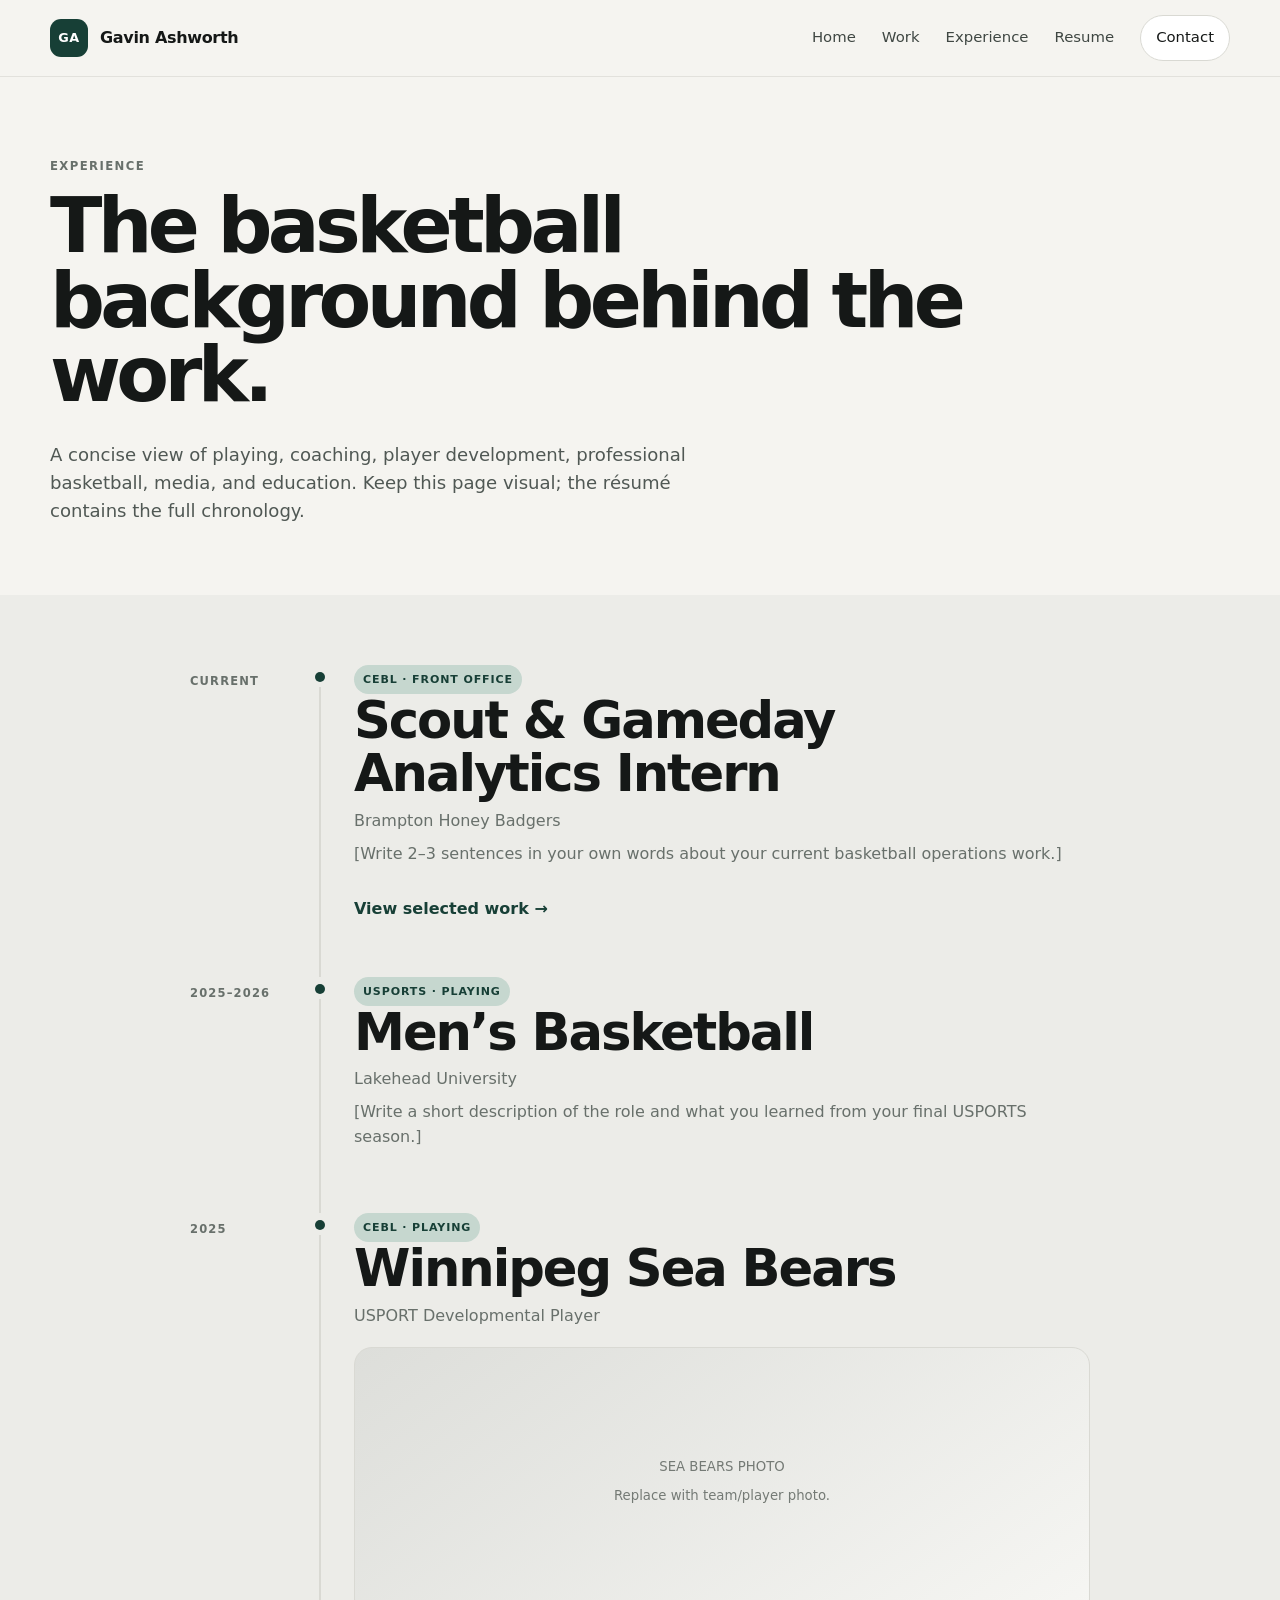
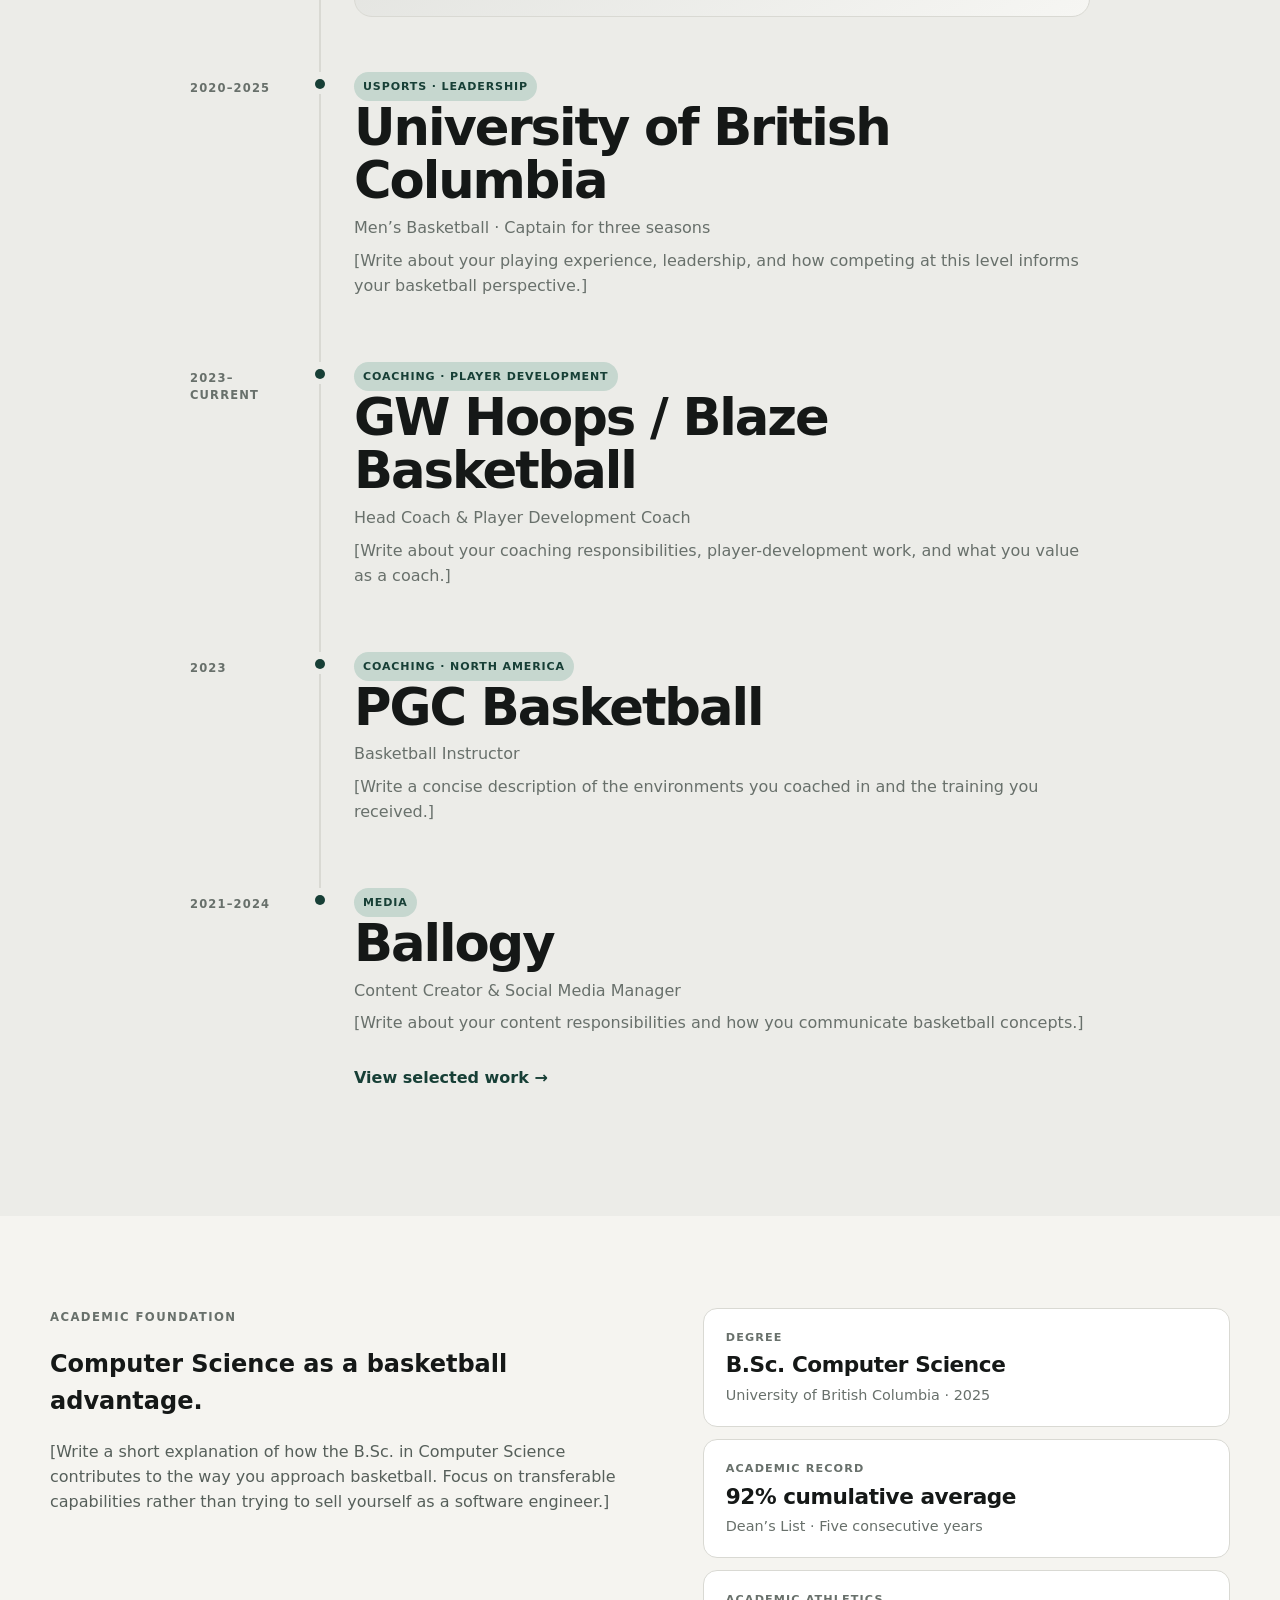
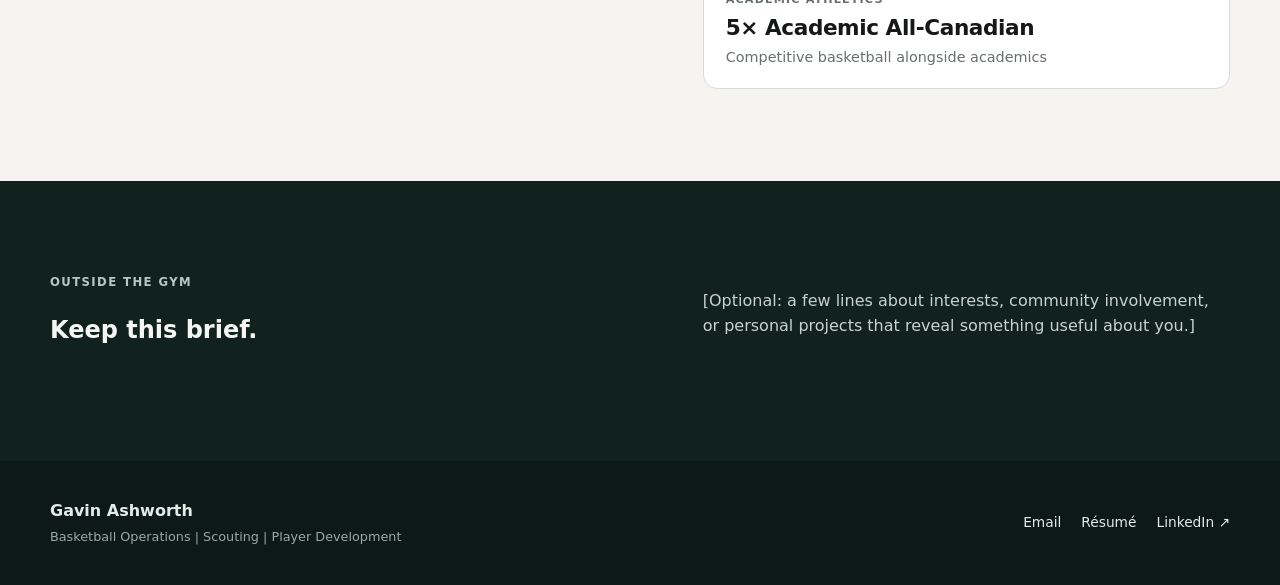
==== experience.html @ 719da950 "Wireframe" ====
<!doctype html>
<html lang="en">
<head><meta charset="utf-8"><meta name="viewport" content="width=device-width, initial-scale=1"><meta name="description" content="Basketball experience of Gavin Ashworth."><title>Experience — Gavin Ashworth</title><link rel="stylesheet" href="css/styles.css"></head>
<body>
<header class="site-header"><div class="container nav-wrap"><a class="brand" href="index.html"><span class="brand-mark">GA</span><span class="brand-text">Gavin Ashworth</span></a><nav class="nav" aria-label="Primary navigation"><a href="index.html">Home</a><a href="work.html">Work</a><a href="experience.html" aria-current="page">Experience</a><a href="resume.html">Resume</a><a class="nav-cta" href="mailto:gavinashworth315@gmail.com">Contact</a></nav><button class="menu-toggle" aria-label="Open navigation" aria-expanded="false">Menu</button></div></header>
<main>
<section class="page-hero container"><p class="eyebrow">Experience</p><h1>The basketball background behind the work.</h1><p class="lead">A concise view of playing, coaching, player development, professional basketball, media, and education. Keep this page visual; the résumé contains the full chronology.</p></section>

<section class="timeline-section section-light"><div class="container"><div class="timeline">
  <article class="timeline-item"><div class="timeline-year">CURRENT</div><div class="timeline-line"></div><div class="timeline-body"><span class="tag">CEBL · Front office</span><h2>Scout &amp; Gameday Analytics Intern</h2><p>Brampton Honey Badgers</p><p class="placeholder-copy">[Write 2–3 sentences in your own words about your current basketball operations work.]</p><a class="text-link" href="work.html#target-time">View selected work →</a></div></article>
  <article class="timeline-item"><div class="timeline-year">2025–2026</div><div class="timeline-line"></div><div class="timeline-body"><span class="tag">USPORTS · Playing</span><h2>Men’s Basketball</h2><p>Lakehead University</p><p class="placeholder-copy">[Write a short description of the role and what you learned from your final USPORTS season.]</p></div></article>
  <article class="timeline-item"><div class="timeline-year">2025</div><div class="timeline-line"></div><div class="timeline-body"><span class="tag">CEBL · Playing</span><h2>Winnipeg Sea Bears</h2><p>USPORT Developmental Player</p><div class="media-placeholder medium"><div class="placeholder-inner"><span>SEA BEARS PHOTO</span><span>Replace with team/player photo.</span></div></div></div></article>
  <article class="timeline-item"><div class="timeline-year">2020–2025</div><div class="timeline-line"></div><div class="timeline-body"><span class="tag">USPORTS · Leadership</span><h2>University of British Columbia</h2><p>Men’s Basketball · Captain for three seasons</p><p class="placeholder-copy">[Write about your playing experience, leadership, and how competing at this level informs your basketball perspective.]</p></div></article>
  <article class="timeline-item"><div class="timeline-year">2023–CURRENT</div><div class="timeline-line"></div><div class="timeline-body"><span class="tag">Coaching · Player development</span><h2>GW Hoops / Blaze Basketball</h2><p>Head Coach &amp; Player Development Coach</p><p class="placeholder-copy">[Write about your coaching responsibilities, player-development work, and what you value as a coach.]</p></div></article>
  <article class="timeline-item"><div class="timeline-year">2023</div><div class="timeline-line"></div><div class="timeline-body"><span class="tag">Coaching · North America</span><h2>PGC Basketball</h2><p>Basketball Instructor</p><p class="placeholder-copy">[Write a concise description of the environments you coached in and the training you received.]</p></div></article>
  <article class="timeline-item"><div class="timeline-year">2021–2024</div><div class="timeline-line"></div><div class="timeline-body"><span class="tag">Media</span><h2>Ballogy</h2><p>Content Creator &amp; Social Media Manager</p><p class="placeholder-copy">[Write about your content responsibilities and how you communicate basketball concepts.]</p><a class="text-link" href="work.html#ballogy">View selected work →</a></div></article>
</div></div></section>

<section class="section"><div class="container two-col"><div><p class="eyebrow">Academic foundation</p><h2>Computer Science as a basketball advantage.</h2><p class="placeholder-copy">[Write a short explanation of how the B.Sc. in Computer Science contributes to the way you approach basketball. Focus on transferable capabilities rather than trying to sell yourself as a software engineer.]</p></div><div class="stat-stack"><div class="stat-card"><span class="stat-label">Degree</span><strong>B.Sc. Computer Science</strong><span>University of British Columbia · 2025</span></div><div class="stat-card"><span class="stat-label">Academic record</span><strong>92% cumulative average</strong><span>Dean’s List · Five consecutive years</span></div><div class="stat-card"><span class="stat-label">Academic athletics</span><strong>5× Academic All-Canadian</strong><span>Competitive basketball alongside academics</span></div></div></div></section>

<section class="section section-dark"><div class="container two-col"><div><p class="eyebrow eyebrow-light">Outside the gym</p><h2>Keep this brief.</h2></div><div><p class="placeholder-copy placeholder-dark">[Optional: a few lines about interests, community involvement, or personal projects that reveal something useful about you.]</p></div></div></section>
</main>
<footer class="site-footer"><div class="container footer-wrap"><div><strong>Gavin Ashworth</strong><span>Basketball Operations | Scouting | Player Development</span></div><div class="footer-links"><a href="mailto:gavinashworth315@gmail.com">Email</a><a href="resume.html">Résumé</a><a href="https://www.linkedin.com/" target="_blank" rel="noreferrer">LinkedIn ↗</a></div></div></footer><script src="js/site.js"></script></body></html>
---- css/styles.css ----
:root {
    --bg: #f5f4f0;
    --surface: #fff;
    --surface-2: #ecece8;
    --ink: #151817;
    --muted: #68706b;
    --line: #d9d9d3;
    --accent: #173f36;
    --accent-2: #c6d7cf;
    --dark: #11211d;
    --dark-2: #1a2e29;
    --max: 1180px;
    --radius: 16px;
    --shadow: 0 18px 45px rgba(15, 24, 20, 0.08);
}

* {
    box-sizing: border-box;
}

html {
    scroll-behavior: smooth;
}

body {
    margin: 0;
    background: var(--bg);
    color: var(--ink);
    font-family: Inter, ui-sans-serif, system-ui, -apple-system, BlinkMacSystemFont,
        "Segoe UI", sans-serif;
    line-height: 1.55;
}

a {
    color: inherit;
    text-decoration: none;
}

img,
video {
    max-width: 100%;
    display: block;
}

.container {
    width: min(var(--max), calc(100% - 48px));
    margin: 0 auto;
}

.site-header {
    position: sticky;
    top: 0;
    z-index: 50;
    background: rgba(245, 244, 240, 0.9);
    backdrop-filter: blur(14px);
    border-bottom: 1px solid rgba(217, 217, 211, 0.7);
}

.nav-wrap {
    height: 76px;
    display: flex;
    align-items: center;
    justify-content: space-between;
    gap: 24px;
}

.brand {
    display: flex;
    align-items: center;
    gap: 12px;
    font-weight: 750;
}

.brand-mark {
    width: 38px;
    height: 38px;
    border-radius: 11px;
    background: var(--accent);
    color: #fff;
    display: grid;
    place-items: center;
    font-size: 0.8rem;
    letter-spacing: 0.04em;
}

.brand-text {
    letter-spacing: -0.02em;
}

.nav {
    display: flex;
    align-items: center;
    gap: 26px;
    font-size: 0.93rem;
    color: #3f4743;
}

.nav a:hover,
.footer-links a:hover,
.text-link:hover {
    color: var(--accent);
}

.nav-cta {
    padding: 10px 15px;
    border: 1px solid var(--line);
    border-radius: 999px;
    background: var(--surface);
    color: var(--ink) !important;
}

.menu-toggle {
    display: none;
    border: 0;
    background: none;
    font: inherit;
}

.hero {
    display: grid;
    grid-template-columns: 1.12fr 0.88fr;
    gap: 68px;
    align-items: center;
    padding: 88px 0 82px;
}

.eyebrow {
    text-transform: uppercase;
    letter-spacing: 0.12em;
    font-size: 0.73rem;
    font-weight: 800;
    color: var(--muted);
    margin: 0 0 14px;
}

.eyebrow-light {
    color: #b8c8c1;
}

.hero h1,
.page-hero h1 {
    font-size: clamp(3rem, 7vw, 6.25rem);
    line-height: 0.97;
    letter-spacing: -0.06em;
    margin: 0;
    max-width: 850px;
}

.hero h1 em {
    font-style: normal;
    color: var(--accent);
}

.lead {
    font-size: 1.13rem;
    color: #505854;
    max-width: 690px;
    margin: 28px 0 0;
}

.placeholder-copy {
    color: #565f5a;
}

.hero-actions,
.button-row,
.contact-actions {
    display: flex;
    flex-wrap: wrap;
    gap: 12px;
    margin-top: 28px;
}

.button {
    display: inline-flex;
    align-items: center;
    justify-content: center;
    min-height: 44px;
    padding: 11px 17px;
    border-radius: 999px;
    font-weight: 750;
    font-size: 0.92rem;
    transition: 0.2s ease;
}

.button:hover {
    transform: translateY(-1px);
}

.button-primary {
    background: var(--accent);
    color: #fff;
}

.button-secondary {
    border: 1px solid var(--line);
    background: var(--surface);
}

.button-light {
    background: #fff;
    color: var(--dark);
}

.hero-meta {
    display: flex;
    gap: 22px;
    flex-wrap: wrap;
    color: var(--muted);
    font-size: 0.84rem;
    margin-top: 28px;
}

.hero-media {
    min-height: 550px;
}

.media-placeholder {
    background: linear-gradient(145deg, #dddeda, #f6f6f3);
    border: 1px solid var(--line);
    border-radius: 22px;
    display: grid;
    place-items: center;
    color: #747a75;
    overflow: hidden;
}

.media-placeholder.small {
    min-height: 128px;
    border-radius: 14px;
}

.media-placeholder.medium {
    min-height: 270px;
    border-radius: 18px;
    margin-top: 18px;
}

.media-placeholder.large {
    min-height: 480px;
}

.placeholder-inner {
    padding: 24px;
    text-align: center;
    display: grid;
    gap: 8px;
}

.placeholder-inner strong {
    font-size: 1.15rem;
    color: #3c433f;
}

.placeholder-inner span {
    font-size: 0.83rem;
}

.placeholder-kicker {
    font-size: 0.68rem !important;
    letter-spacing: 0.1em;
    text-transform: uppercase;
    font-weight: 800;
}

.section {
    padding: 92px 0;
}

.section-border {
    border-top: 1px solid var(--line);
}

.section-light {
    background: #ecece8;
}

.section-dark {
    background: var(--dark);
    color: #f5f6f3;
}

.section-heading {
    margin-bottom: 44px;
}

.section-heading h2,
.case-heading h2,
.timeline-body h2,
.contact-card h2 {
    font-size: clamp(2rem, 4vw, 3.2rem);
    line-height: 1.05;
    letter-spacing: -0.04em;
    margin: 0;
}

.section-intro {
    max-width: 720px;
    color: var(--muted);
    margin: 18px 0 0;
}

.project-grid {
    display: grid;
    grid-template-columns: repeat(2, minmax(0, 1fr));
    gap: 16px;
}

.project-card {
    background: var(--surface);
    border: 1px solid var(--line);
    border-radius: var(--radius);
    padding: 28px;
    display: grid;
    grid-template-columns: auto 1fr;
    gap: 20px;
    min-height: 235px;
    box-shadow: 0 8px 25px rgba(15, 24, 20, 0.03);
    transition: 0.2s ease;
}

.project-card:hover {
    transform: translateY(-3px);
    box-shadow: var(--shadow);
    border-color: #c7cbc7;
}

.project-card-featured {
    grid-column: span 2;
    grid-template-columns: auto 1fr 0.75fr;
    min-height: 285px;
}

.project-number {
    font-size: 0.72rem;
    font-weight: 800;
    color: #87908b;
}

.project-content {
    display: flex;
    flex-direction: column;
    align-items: flex-start;
}

.tag {
    display: inline-flex;
    align-items: center;
    padding: 6px 9px;
    border-radius: 999px;
    background: var(--accent-2);
    color: var(--accent);
    font-size: 0.69rem;
    text-transform: uppercase;
    letter-spacing: 0.08em;
    font-weight: 800;
}

.project-content h3 {
    font-size: 1.65rem;
    line-height: 1.05;
    letter-spacing: -0.03em;
    margin: 15px 0 8px;
}

.project-content p {
    margin: 0;
    color: var(--muted);
}

.card-link {
    margin-top: auto;
    padding-top: 18px;
    font-size: 0.86rem;
    font-weight: 800;
    color: var(--accent);
}

.two-col {
    display: grid;
    grid-template-columns: 1.05fr 0.95fr;
    gap: 70px;
    align-items: start;
}

.stat-stack {
    display: grid;
    gap: 12px;
}

.stat-card {
    background: var(--surface);
    border: 1px solid var(--line);
    padding: 20px 22px;
    border-radius: 14px;
    display: grid;
    gap: 2px;
}

.stat-label {
    font-size: 0.7rem;
    text-transform: uppercase;
    letter-spacing: 0.1em;
    font-weight: 800;
    color: var(--muted);
}

.stat-card strong {
    font-size: 1.35rem;
    letter-spacing: -0.02em;
}

.stat-card span:last-child {
    font-size: 0.9rem;
    color: var(--muted);
}

.text-link {
    display: inline-block;
    margin-top: 22px;
    color: var(--accent);
    font-weight: 800;
}

.future-grid {
    display: grid;
    grid-template-columns: 1fr 1fr;
    gap: 80px;
    align-items: end;
}

.future-grid h2 {
    font-size: clamp(2.3rem, 5vw, 4.6rem);
    line-height: 1.02;
    letter-spacing: -0.05em;
    margin: 0;
}

.future-grid p {
    color: #c8d2ce;
}

.site-footer {
    padding: 38px 0;
    background: #0d1916;
    color: #e4ebe7;
}

.footer-wrap {
    display: flex;
    justify-content: space-between;
    gap: 30px;
    align-items: center;
}

.footer-wrap strong,
.footer-wrap span {
    display: block;
}

.footer-wrap span {
    font-size: 0.8rem;
    color: #97aaa2;
    margin-top: 4px;
}

.footer-links {
    display: flex;
    gap: 20px;
    font-size: 0.86rem;
}

.page-hero {
    padding: 80px 0 70px;
}

.page-hero h1 {
    font-size: clamp(3rem, 6vw, 5.6rem);
    max-width: 950px;
}

.case-study {
    padding: 70px 0;
    border-top: 1px solid var(--line);
}

.case-heading {
    display: flex;
    justify-content: space-between;
    gap: 30px;
    align-items: end;
    margin-bottom: 32px;
}

.case-label {
    font-size: 0.78rem;
    text-transform: uppercase;
    letter-spacing: 0.1em;
    color: var(--muted);
    font-weight: 800;
}

.case-grid {
    display: grid;
    grid-template-columns: 1.1fr 0.9fr;
    gap: 46px;
    align-items: start;
}

.case-grid.reverse {
    grid-template-columns: 0.9fr 1.1fr;
}

.case-copy h3 {
    font-size: 1rem;
    text-transform: uppercase;
    letter-spacing: 0.08em;
    margin: 0 0 14px;
}

.detail-list {
    margin: 28px 0 0;
    border-top: 1px solid var(--line);
}

.detail-list > div {
    display: grid;
    grid-template-columns: 130px 1fr;
    gap: 20px;
    padding: 12px 0;
    border-bottom: 1px solid var(--line);
}

.detail-list dt {
    font-size: 0.72rem;
    text-transform: uppercase;
    letter-spacing: 0.1em;
    font-weight: 800;
    color: var(--muted);
}

.detail-list dd {
    margin: 0;
}

.full-width {
    max-width: 720px;
    margin-bottom: 28px;
}

.video-grid {
    display: grid;
    grid-template-columns: repeat(4, minmax(0, 1fr));
    gap: 14px;
}

.video-card {
    background: var(--surface);
    border: 1px solid var(--line);
    border-radius: 14px;
    padding: 11px;
}

.video-placeholder {
    aspect-ratio: 16 / 10;
    border-radius: 10px;
    background: #dfe1dd;
    border: 1px solid #d2d5d1;
    display: grid;
    place-items: center;
    color: #68716c;
    font-size: 0.72rem;
    font-weight: 800;
    letter-spacing: 0.08em;
}

.video-card h3 {
    font-size: 0.98rem;
    margin: 12px 3px 2px;
}

.video-card p {
    font-size: 0.82rem;
    color: var(--muted);
    margin: 0 3px 6px;
}

.center {
    text-align: center;
}

.future-cards {
    display: grid;
    grid-template-columns: repeat(3, 1fr);
    gap: 12px;
    text-align: left;
    margin-top: 30px;
}

.mini-card {
    background: var(--surface);
    border: 1px solid var(--line);
    padding: 20px;
    border-radius: 14px;
}

.mini-card span {
    font-size: 0.7rem;
    color: var(--muted);
    font-weight: 800;
}

.mini-card strong {
    display: block;
    margin-top: 8px;
}

.mini-card p {
    margin: 6px 0 0;
    color: var(--muted);
    font-size: 0.85rem;
}

.timeline-section {
    padding: 70px 0;
}

.timeline {
    max-width: 900px;
    margin: 0 auto;
}

.timeline-item {
    display: grid;
    grid-template-columns: 100px 24px 1fr;
    gap: 20px;
    position: relative;
    padding-bottom: 55px;
}

.timeline-year {
    font-size: 0.72rem;
    font-weight: 800;
    letter-spacing: 0.1em;
    color: var(--muted);
    padding-top: 8px;
}

.timeline-line {
    position: relative;
}

.timeline-line:before {
    content: "";
    position: absolute;
    left: 5px;
    top: 7px;
    width: 10px;
    height: 10px;
    border-radius: 50%;
    background: var(--accent);
}

.timeline-line:after {
    content: "";
    position: absolute;
    left: 9px;
    top: 22px;
    width: 2px;
    bottom: -55px;
    background: var(--line);
}

.timeline-item:last-child .timeline-line:after {
    display: none;
}

.timeline-body p {
    margin: 8px 0;
    color: var(--muted);
}

.resume-layout {
    display: grid;
    grid-template-columns: 1.15fr 0.85fr;
    gap: 22px;
    align-items: start;
}

.resume-card,
.contact-card {
    background: var(--surface);
    border: 1px solid var(--line);
    border-radius: 18px;
    padding: 22px;
}

.resume-placeholder {
    min-height: 600px;
    border: 1px dashed #bdc2bd;
    border-radius: 14px;
    background: #f2f2ef;
    display: grid;
    place-items: center;
    text-align: center;
    padding: 30px;
    color: var(--muted);
}

.full-button {
    width: 100%;
    margin-top: 12px;
}

.contact-card {
    padding: 34px;
}

.contact-card > p {
    color: var(--muted);
}

.contact-list {
    margin: 30px 0;
}

.contact-list > div {
    padding: 14px 0;
    border-bottom: 1px solid var(--line);
}

.contact-list dt {
    font-size: 0.7rem;
    text-transform: uppercase;
    letter-spacing: 0.1em;
    color: var(--muted);
    font-weight: 800;
}

.contact-list dd {
    margin: 4px 0 0;
}

.contact-list a {
    color: var(--accent);
    font-weight: 700;
}

.placeholder-dark {
    color: #c8d2ce !important;
}

.section-light .future-cards {
    max-width: 950px;
    margin-inline: auto;
}

@media (max-width: 900px) {
    .nav {
        display: none;
    }

    .menu-toggle {
        display: block;
    }

    .nav-open .nav {
        position: absolute;
        left: 24px;
        right: 24px;
        top: 68px;
        display: grid;
        background: var(--surface);
        border: 1px solid var(--line);
        border-radius: 14px;
        padding: 14px;
        box-shadow: var(--shadow);
    }

    .hero,
    .two-col,
    .future-grid,
    .case-grid,
    .case-grid.reverse,
    .resume-layout {
        grid-template-columns: 1fr;
    }

    .hero {
        padding-top: 60px;
    }

    .hero-media {
        min-height: 420px;
    }

    .project-grid {
        grid-template-columns: 1fr;
    }

    .project-card-featured {
        grid-column: auto;
        grid-template-columns: auto 1fr;
    }

    .project-card-featured .project-thumb {
        grid-column: 1 / -1;
    }

    .video-grid {
        grid-template-columns: repeat(2, 1fr);
    }

    .future-cards {
        grid-template-columns: 1fr;
    }

    .case-heading {
        align-items: start;
        flex-direction: column;
    }

    .timeline-item {
        grid-template-columns: 72px 24px 1fr;
    }
}

@media (max-width: 560px) {
    .container {
        width: min(var(--max), calc(100% - 32px));
    }

    .hero h1,
    .page-hero h1 {
        font-size: 3.1rem;
    }

    .section {
        padding: 68px 0;
    }

    .video-grid {
        grid-template-columns: 1fr;
    }

    .footer-wrap {
        align-items: flex-start;
        flex-direction: column;
    }

    .project-card,
    .project-card-featured {
        padding: 22px;
        min-height: 220px;
    }

    .detail-list > div {
        grid-template-columns: 1fr;
        gap: 3px;
    }
}
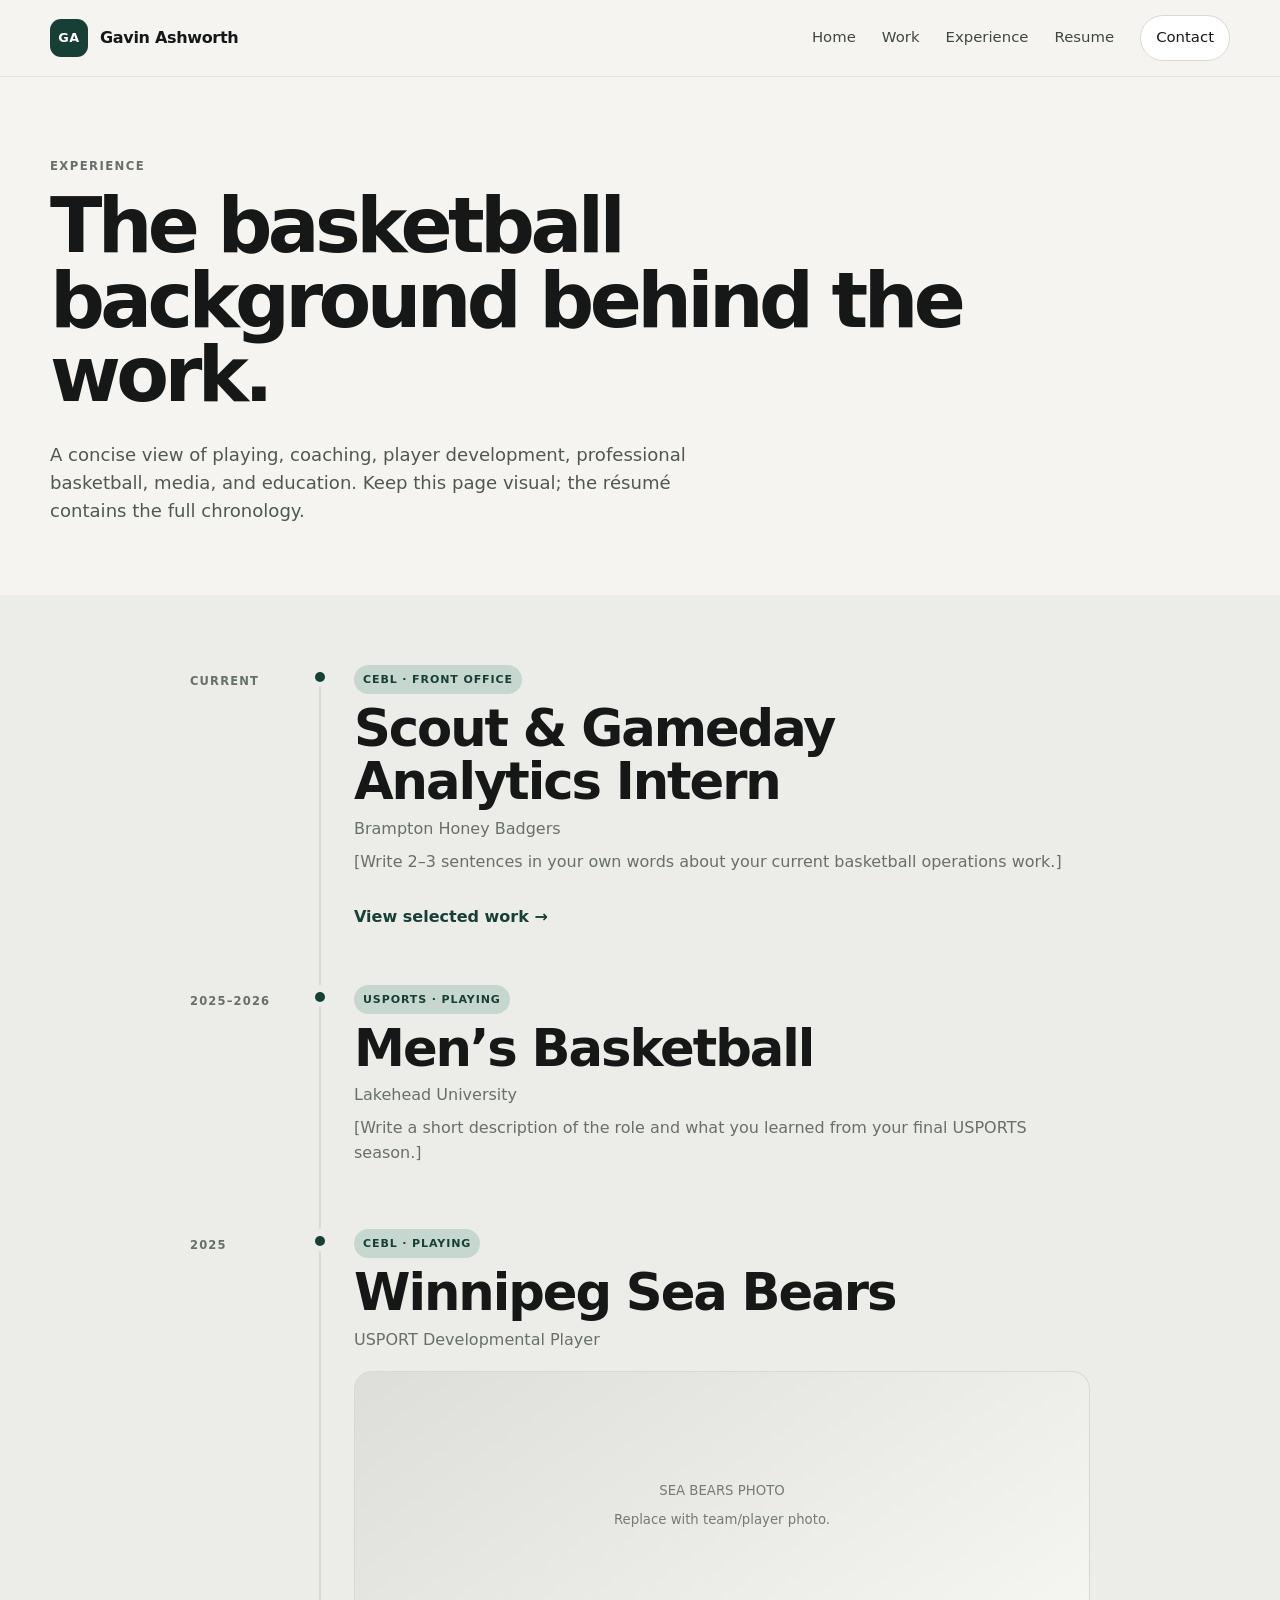
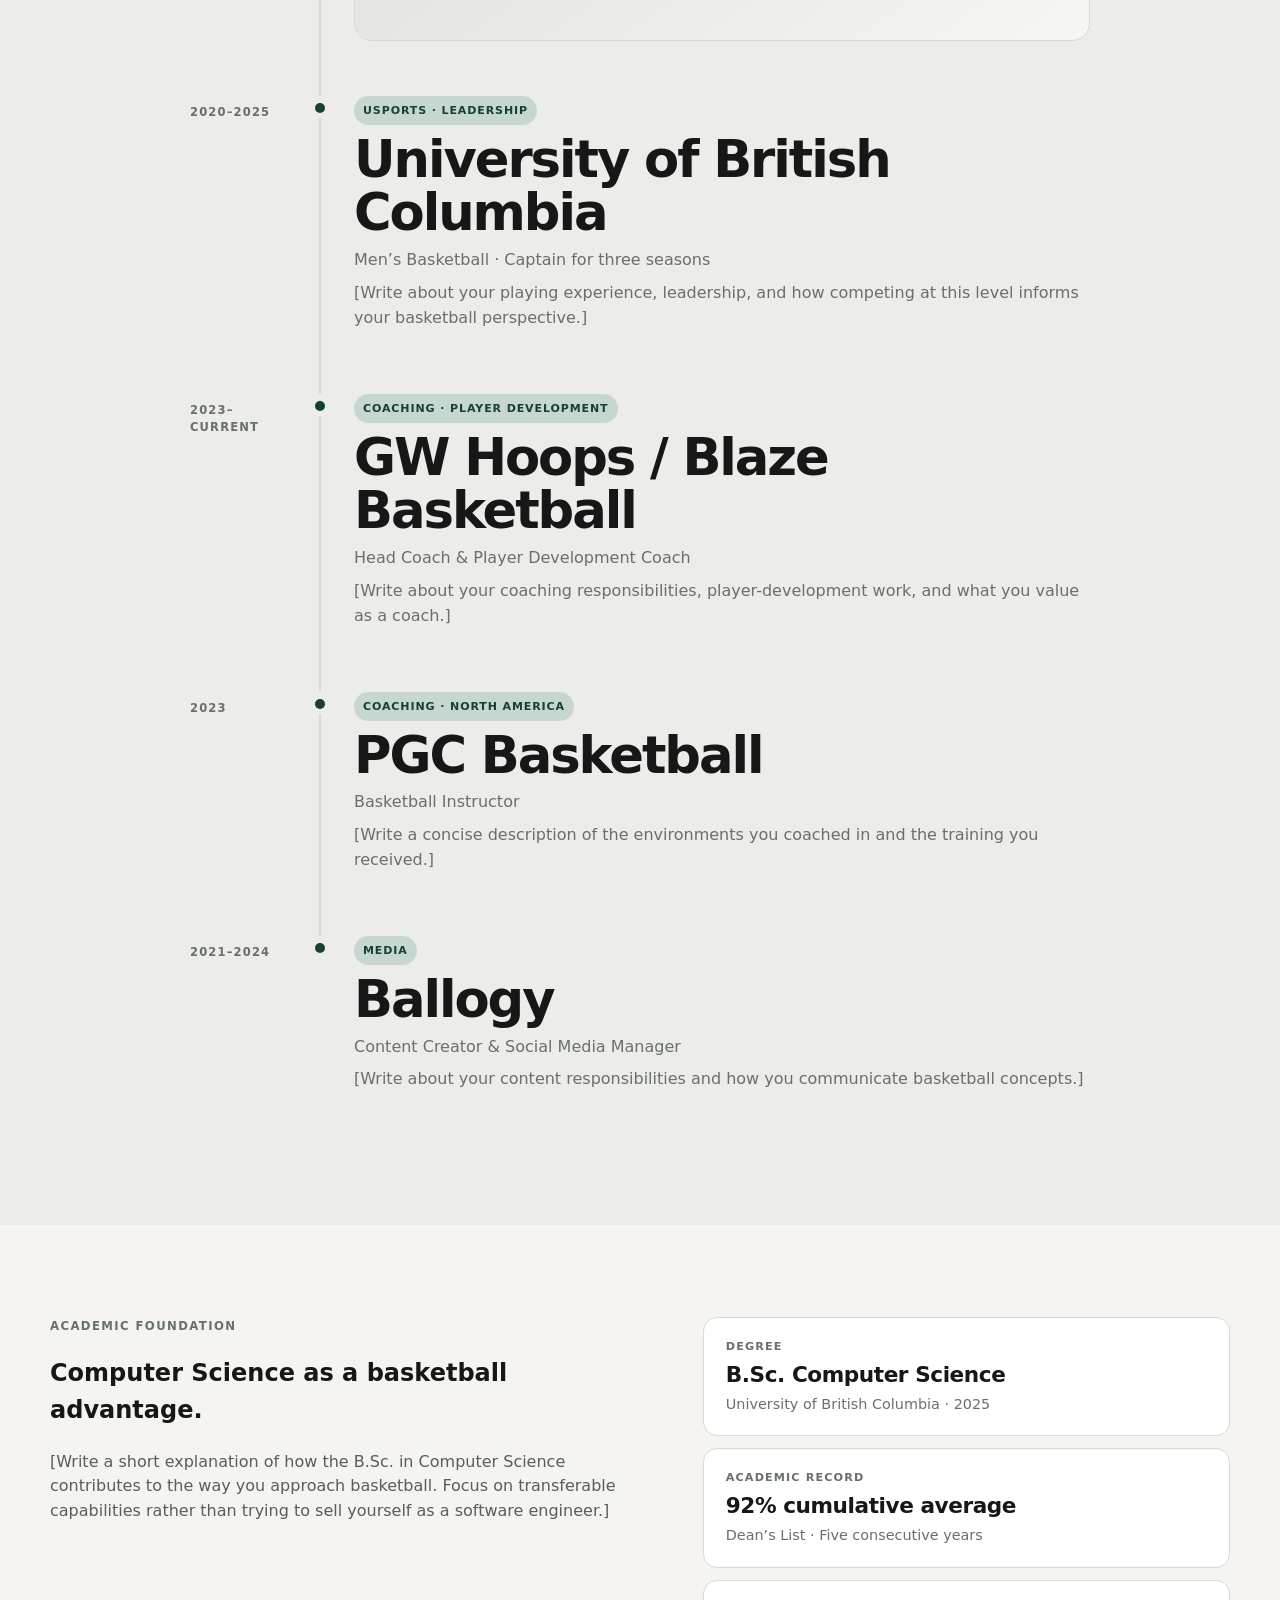
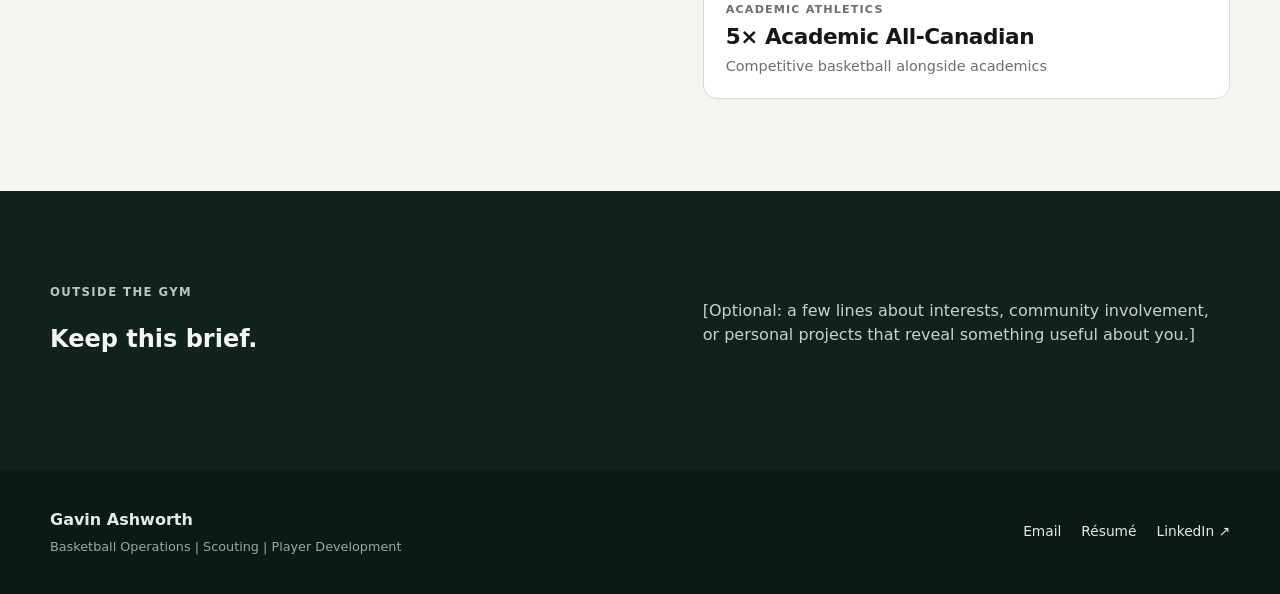
==== commit 23faa591: "Fleshing out" ====
--- a/experience.html
+++ b/experience.html
@@ -13,7 +13,7 @@
   <article class="timeline-item"><div class="timeline-year">2020–2025</div><div class="timeline-line"></div><div class="timeline-body"><span class="tag">USPORTS · Leadership</span><h2>University of British Columbia</h2><p>Men’s Basketball · Captain for three seasons</p><p class="placeholder-copy">[Write about your playing experience, leadership, and how competing at this level informs your basketball perspective.]</p></div></article>
   <article class="timeline-item"><div class="timeline-year">2023–CURRENT</div><div class="timeline-line"></div><div class="timeline-body"><span class="tag">Coaching · Player development</span><h2>GW Hoops / Blaze Basketball</h2><p>Head Coach &amp; Player Development Coach</p><p class="placeholder-copy">[Write about your coaching responsibilities, player-development work, and what you value as a coach.]</p></div></article>
   <article class="timeline-item"><div class="timeline-year">2023</div><div class="timeline-line"></div><div class="timeline-body"><span class="tag">Coaching · North America</span><h2>PGC Basketball</h2><p>Basketball Instructor</p><p class="placeholder-copy">[Write a concise description of the environments you coached in and the training you received.]</p></div></article>
-  <article class="timeline-item"><div class="timeline-year">2021–2024</div><div class="timeline-line"></div><div class="timeline-body"><span class="tag">Media</span><h2>Ballogy</h2><p>Content Creator &amp; Social Media Manager</p><p class="placeholder-copy">[Write about your content responsibilities and how you communicate basketball concepts.]</p><a class="text-link" href="work.html#ballogy">View selected work →</a></div></article>
+  <article class="timeline-item"><div class="timeline-year">2021–2024</div><div class="timeline-line"></div><div class="timeline-body"><span class="tag">Media</span><h2>Ballogy</h2><p>Content Creator &amp; Social Media Manager</p><p class="placeholder-copy">[Write about your content responsibilities and how you communicate basketball concepts.]</p></div></article>
 </div></div></section>
 
 <section class="section"><div class="container two-col"><div><p class="eyebrow">Academic foundation</p><h2>Computer Science as a basketball advantage.</h2><p class="placeholder-copy">[Write a short explanation of how the B.Sc. in Computer Science contributes to the way you approach basketball. Focus on transferable capabilities rather than trying to sell yourself as a software engineer.]</p></div><div class="stat-stack"><div class="stat-card"><span class="stat-label">Degree</span><strong>B.Sc. Computer Science</strong><span>University of British Columbia · 2025</span></div><div class="stat-card"><span class="stat-label">Academic record</span><strong>92% cumulative average</strong><span>Dean’s List · Five consecutive years</span></div><div class="stat-card"><span class="stat-label">Academic athletics</span><strong>5× Academic All-Canadian</strong><span>Competitive basketball alongside academics</span></div></div></div></section>
--- a/css/styles.css
+++ b/css/styles.css
@@ -56,12 +56,124 @@
     border-bottom: 1px solid rgba(217, 217, 211, 0.7);
 }
 
+.pdf-preview {
+    display: block;
+    padding: 20px;
+    background: #e8e8e4;
+}
+
+.pdf-preview img {
+    width: 100%;
+    height: 100%;
+    min-height: 440px;
+    object-fit: contain;
+    object-position: center;
+    border-radius: 12px;
+    background: #fff;
+    box-shadow: 0 8px 24px rgba(15, 24, 20, 0.08);
+    transition: transform 0.2s ease, box-shadow 0.2s ease;
+}
+
+.pdf-preview:hover img {
+    transform: translateY(-2px);
+    box-shadow: 0 12px 30px rgba(15, 24, 20, 0.12);
+}
+
+.media-placeholder img {
+    display: block;
+    width: 100%;
+    height: 100%;
+}
+
+.video-player {
+    position: relative;
+    aspect-ratio: 16 / 10;
+    border-radius: 10px;
+    overflow: hidden;
+    background: #111;
+    display: block;
+}
+
+.video-player img {
+    width: 100%;
+    height: 100%;
+    display: block;
+    object-fit: cover;
+    transition: transform 0.25s ease;
+}
+
+.video-link:hover img {
+    transform: scale(1.03);
+}
+
+.play-button {
+    position: absolute;
+    top: 50%;
+    left: 50%;
+    transform: translate(-50%, -50%);
+
+    width: 48px;
+    height: 48px;
+    border-radius: 50%;
+
+    display: grid;
+    place-items: center;
+
+    background: rgba(23, 63, 54, 0.94);
+    color: #fff;
+
+    font-size: 1rem;
+    padding-left: 2px;
+
+    box-shadow: 0 8px 24px rgba(0, 0, 0, 0.25);
+}
+
+.video-link:hover .play-button {
+    transform: translate(-50%, -50%) scale(1.08);
+}
+
+.project-thumb img {
+    object-fit: cover;
+    object-position: center;
+}
+
+.report-preview {
+    padding: 20px;
+    display: block;
+    background: #e8e8e4;
+}
+
+.report-preview img {
+    object-fit: contain;
+    object-position: center;
+    background: #fff;
+    border-radius: 12px;
+    box-shadow: 0 8px 24px rgba(15, 24, 20, 0.08);
+    transition: transform 0.2s ease, box-shadow 0.2s ease;
+}
+
+.report-preview:hover img {
+    transform: translateY(-2px);
+    box-shadow: 0 12px 30px rgba(15, 24, 20, 0.12);
+}
+
 .nav-wrap {
     height: 76px;
     display: flex;
     align-items: center;
     justify-content: space-between;
     gap: 24px;
+}
+
+.hero-media {
+    min-height: 550px;
+}
+
+.hero-media img {
+    width: 100%;
+    height: 100%;
+    object-fit: cover;
+    object-position: center;
 }
 
 .brand {
@@ -354,6 +466,7 @@
     text-transform: uppercase;
     letter-spacing: 0.08em;
     font-weight: 800;
+    margin-bottom: 8px;
 }
 
 .project-content h3 {
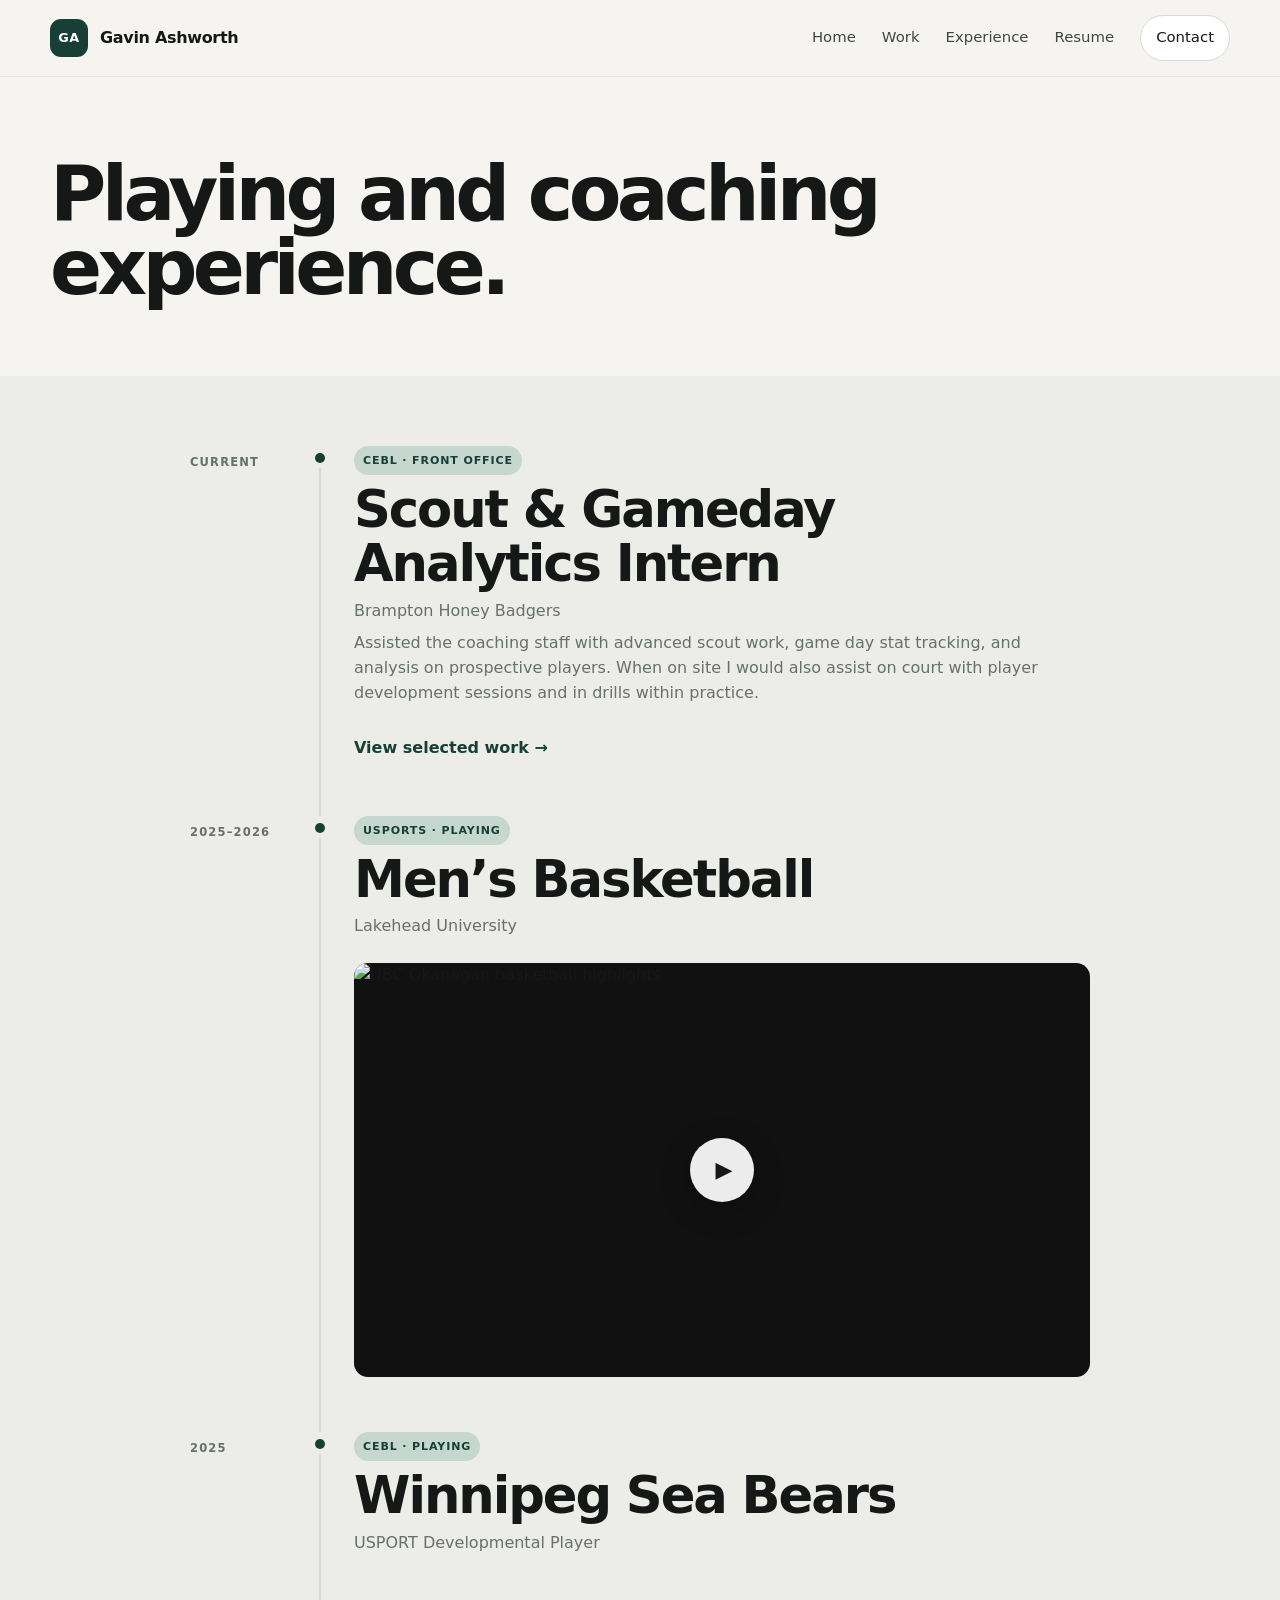
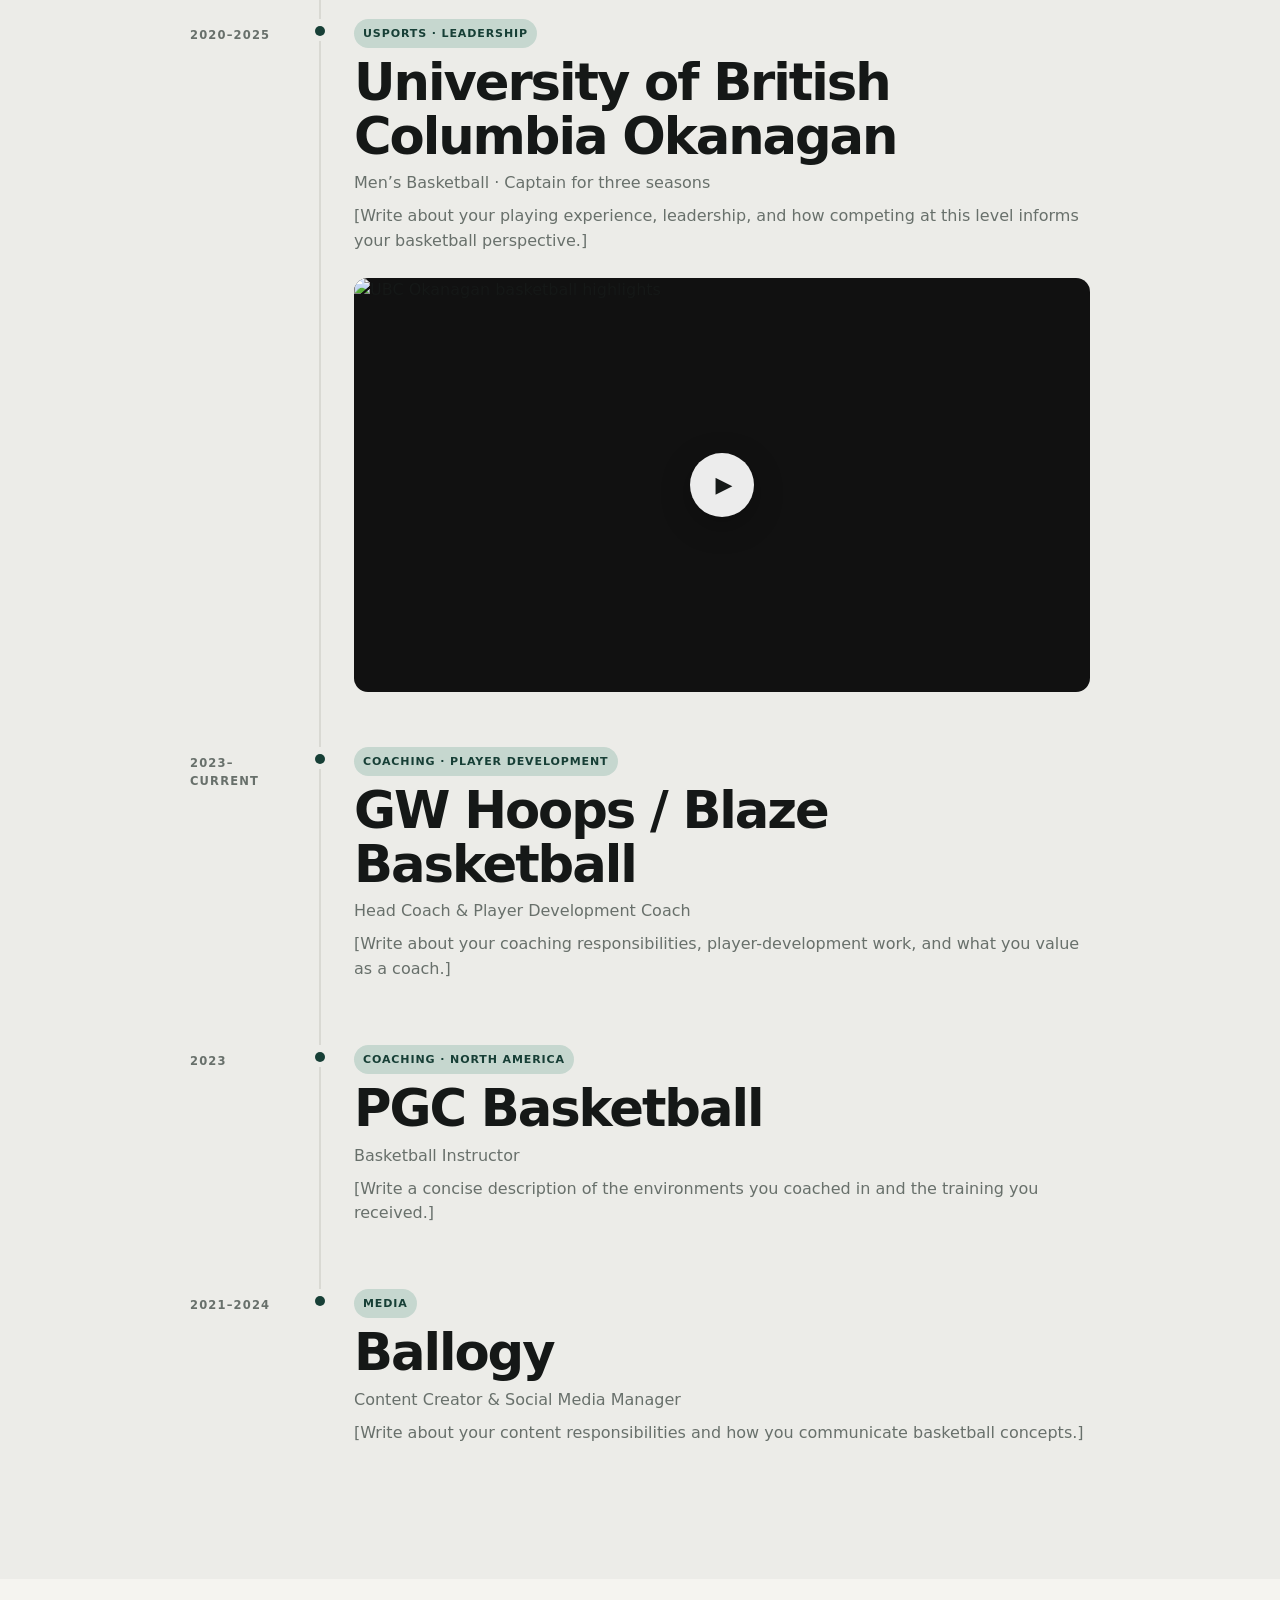
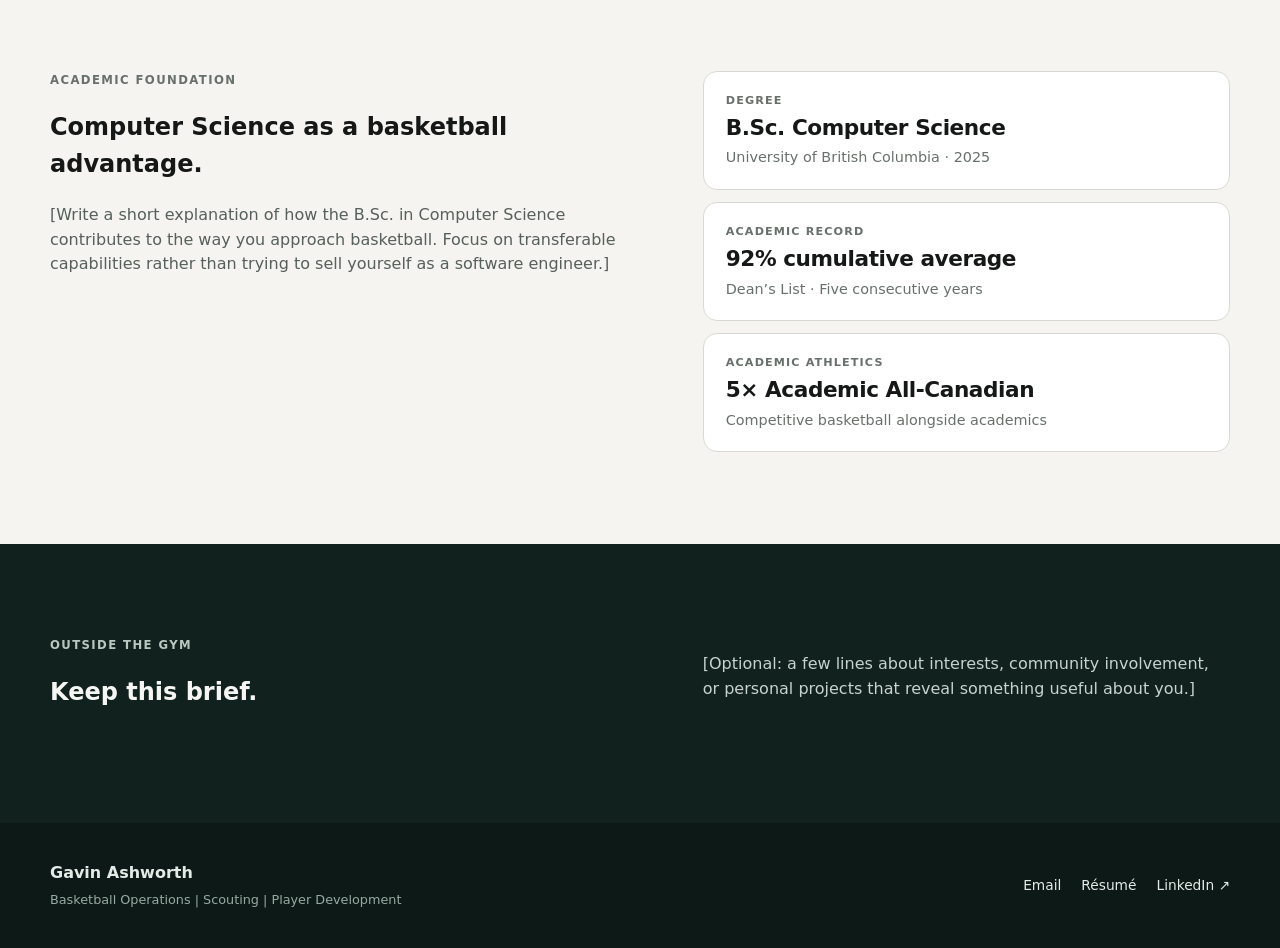
==== commit 287b0ddf: "Getting there" ====
--- a/experience.html
+++ b/experience.html
@@ -4,17 +4,130 @@
 <body>
 <header class="site-header"><div class="container nav-wrap"><a class="brand" href="index.html"><span class="brand-mark">GA</span><span class="brand-text">Gavin Ashworth</span></a><nav class="nav" aria-label="Primary navigation"><a href="index.html">Home</a><a href="work.html">Work</a><a href="experience.html" aria-current="page">Experience</a><a href="resume.html">Resume</a><a class="nav-cta" href="mailto:gavinashworth315@gmail.com">Contact</a></nav><button class="menu-toggle" aria-label="Open navigation" aria-expanded="false">Menu</button></div></header>
 <main>
-<section class="page-hero container"><p class="eyebrow">Experience</p><h1>The basketball background behind the work.</h1><p class="lead">A concise view of playing, coaching, player development, professional basketball, media, and education. Keep this page visual; the résumé contains the full chronology.</p></section>
+<section class="page-hero container"><h1>Playing and coaching experience.</h1></section>
 
-<section class="timeline-section section-light"><div class="container"><div class="timeline">
-  <article class="timeline-item"><div class="timeline-year">CURRENT</div><div class="timeline-line"></div><div class="timeline-body"><span class="tag">CEBL · Front office</span><h2>Scout &amp; Gameday Analytics Intern</h2><p>Brampton Honey Badgers</p><p class="placeholder-copy">[Write 2–3 sentences in your own words about your current basketball operations work.]</p><a class="text-link" href="work.html#target-time">View selected work →</a></div></article>
-  <article class="timeline-item"><div class="timeline-year">2025–2026</div><div class="timeline-line"></div><div class="timeline-body"><span class="tag">USPORTS · Playing</span><h2>Men’s Basketball</h2><p>Lakehead University</p><p class="placeholder-copy">[Write a short description of the role and what you learned from your final USPORTS season.]</p></div></article>
-  <article class="timeline-item"><div class="timeline-year">2025</div><div class="timeline-line"></div><div class="timeline-body"><span class="tag">CEBL · Playing</span><h2>Winnipeg Sea Bears</h2><p>USPORT Developmental Player</p><div class="media-placeholder medium"><div class="placeholder-inner"><span>SEA BEARS PHOTO</span><span>Replace with team/player photo.</span></div></div></div></article>
-  <article class="timeline-item"><div class="timeline-year">2020–2025</div><div class="timeline-line"></div><div class="timeline-body"><span class="tag">USPORTS · Leadership</span><h2>University of British Columbia</h2><p>Men’s Basketball · Captain for three seasons</p><p class="placeholder-copy">[Write about your playing experience, leadership, and how competing at this level informs your basketball perspective.]</p></div></article>
-  <article class="timeline-item"><div class="timeline-year">2023–CURRENT</div><div class="timeline-line"></div><div class="timeline-body"><span class="tag">Coaching · Player development</span><h2>GW Hoops / Blaze Basketball</h2><p>Head Coach &amp; Player Development Coach</p><p class="placeholder-copy">[Write about your coaching responsibilities, player-development work, and what you value as a coach.]</p></div></article>
-  <article class="timeline-item"><div class="timeline-year">2023</div><div class="timeline-line"></div><div class="timeline-body"><span class="tag">Coaching · North America</span><h2>PGC Basketball</h2><p>Basketball Instructor</p><p class="placeholder-copy">[Write a concise description of the environments you coached in and the training you received.]</p></div></article>
-  <article class="timeline-item"><div class="timeline-year">2021–2024</div><div class="timeline-line"></div><div class="timeline-body"><span class="tag">Media</span><h2>Ballogy</h2><p>Content Creator &amp; Social Media Manager</p><p class="placeholder-copy">[Write about your content responsibilities and how you communicate basketball concepts.]</p></div></article>
-</div></div></section>
+<section class="timeline-section section-light">
+  <div class="container">
+    <div class="timeline">
+
+      <article class="timeline-item">
+        <div class="timeline-year">CURRENT</div>
+        <div class="timeline-line"></div>
+        <div class="timeline-body">
+          <span class="tag">CEBL · Front office</span>
+          <h2>Scout &amp; Gameday Analytics Intern</h2>
+          <p>Brampton Honey Badgers</p>
+          <p class="placeholder-copy">
+            Assisted the coaching staff with advanced scout work, game day stat tracking, and analysis on prospective players. When on site I would also assist on court with player development sessions and in drills within practice.
+          </p>
+          <a class="text-link" href="work.html#target-time">View selected work →</a>
+        </div>
+      </article>
+
+      <article class="timeline-item">
+        <div class="timeline-year">2025–2026</div>
+        <div class="timeline-line"></div>
+        <div class="timeline-body">
+          <span class="tag">USPORTS · Playing</span>
+          <h2>Men’s Basketball</h2>
+          <p>Lakehead University</p>
+
+          <div class="timeline-video timeline-video-thumbnail">
+            <a
+              href="https://youtu.be/a7UicmNbblU?si=uPQR_N-cqyljO0xj"
+              target="_blank"
+              rel="noopener noreferrer"
+              aria-label="Watch UBC Okanagan basketball highlights">
+              <img
+                src="assets/Pictures/IMG_8246.JPG"
+                alt="UBC Okanagan basketball highlights"
+                loading="lazy">
+              <span class="video-play">▶</span>
+            </a>
+          </div>
+        </div>
+      </article>
+
+      <article class="timeline-item">
+        <div class="timeline-year">2025</div>
+        <div class="timeline-line"></div>
+        <div class="timeline-body">
+          <span class="tag">CEBL · Playing</span>
+          <h2>Winnipeg Sea Bears</h2>
+          <p>USPORT Developmental Player</p>
+        </div>
+      </article>
+
+      <article class="timeline-item">
+        <div class="timeline-year">2020–2025</div>
+        <div class="timeline-line"></div>
+        <div class="timeline-body">
+          <span class="tag">USPORTS · Leadership</span>
+          <h2>University of British Columbia Okanagan</h2>
+          <p>Men’s Basketball · Captain for three seasons</p>
+
+          <p class="placeholder-copy">
+            [Write about your playing experience, leadership, and how competing at this level informs your basketball perspective.]
+          </p>
+
+          <div class="timeline-video timeline-video-thumbnail">
+            <a
+              href="https://www.youtube.com/watch?v=zfwgYvvawFM"
+              target="_blank"
+              rel="noopener noreferrer"
+              aria-label="Watch UBC Okanagan basketball highlights">
+              <img
+                src="assets/Pictures/53485167346_ba273ac57a_o.JPG"
+                alt="UBC Okanagan basketball highlights"
+                loading="lazy">
+              <span class="video-play">▶</span>
+            </a>
+          </div>
+        </div>
+      </article>
+
+      <article class="timeline-item">
+        <div class="timeline-year">2023–CURRENT</div>
+        <div class="timeline-line"></div>
+        <div class="timeline-body">
+          <span class="tag">Coaching · Player development</span>
+          <h2>GW Hoops / Blaze Basketball</h2>
+          <p>Head Coach &amp; Player Development Coach</p>
+          <p class="placeholder-copy">
+            [Write about your coaching responsibilities, player-development work, and what you value as a coach.]
+          </p>
+        </div>
+      </article>
+
+      <article class="timeline-item">
+        <div class="timeline-year">2023</div>
+        <div class="timeline-line"></div>
+        <div class="timeline-body">
+          <span class="tag">Coaching · North America</span>
+          <h2>PGC Basketball</h2>
+          <p>Basketball Instructor</p>
+          <p class="placeholder-copy">
+            [Write a concise description of the environments you coached in and the training you received.]
+          </p>
+        </div>
+      </article>
+
+      <article class="timeline-item">
+        <div class="timeline-year">2021–2024</div>
+        <div class="timeline-line"></div>
+        <div class="timeline-body">
+          <span class="tag">Media</span>
+          <h2>Ballogy</h2>
+          <p>Content Creator &amp; Social Media Manager</p>
+          <p class="placeholder-copy">
+            [Write about your content responsibilities and how you communicate basketball concepts.]
+          </p>
+        </div>
+      </article>
+
+    </div>
+  </div>
+</section>
 
 <section class="section"><div class="container two-col"><div><p class="eyebrow">Academic foundation</p><h2>Computer Science as a basketball advantage.</h2><p class="placeholder-copy">[Write a short explanation of how the B.Sc. in Computer Science contributes to the way you approach basketball. Focus on transferable capabilities rather than trying to sell yourself as a software engineer.]</p></div><div class="stat-stack"><div class="stat-card"><span class="stat-label">Degree</span><strong>B.Sc. Computer Science</strong><span>University of British Columbia · 2025</span></div><div class="stat-card"><span class="stat-label">Academic record</span><strong>92% cumulative average</strong><span>Dean’s List · Five consecutive years</span></div><div class="stat-card"><span class="stat-label">Academic athletics</span><strong>5× Academic All-Canadian</strong><span>Competitive basketball alongside academics</span></div></div></div></section>
 
--- a/css/styles.css
+++ b/css/styles.css
@@ -454,7 +454,84 @@
     flex-direction: column;
     align-items: flex-start;
 }
-
+.timeline-video {
+  position: relative;
+  width: 100%;
+  aspect-ratio: 16 / 9;
+  margin-top: 1.5rem;
+  overflow: hidden;
+  border-radius: 12px;
+  background: #111;
+}
+.timeline-video-thumbnail {
+  margin-top: 1.5rem;
+  position: relative;
+  overflow: hidden;
+  border-radius: 14px;
+  background: #111;
+}
+
+.timeline-video-thumbnail a {
+  display: block;
+  position: relative;
+  text-decoration: none;
+}
+
+.timeline-video-thumbnail img {
+  display: block;
+  width: 100%;
+  aspect-ratio: 16 / 9;
+  object-fit: cover;
+  transition: transform 0.3s ease;
+}
+
+.timeline-video-thumbnail a:hover img {
+  transform: scale(1.03);
+}
+
+.video-play {
+  position: absolute;
+  top: 50%;
+  left: 50%;
+  transform: translate(-50%, -50%);
+
+  width: 64px;
+  height: 64px;
+  border-radius: 50%;
+
+  display: flex;
+  align-items: center;
+  justify-content: center;
+
+  background: rgba(255, 255, 255, 0.92);
+  color: #151817;
+  font-size: 22px;
+  padding-left: 4px;
+
+  box-shadow: 0 8px 30px rgba(0, 0, 0, 0.25);
+  transition: transform 0.2s ease, background 0.2s ease;
+}
+
+.timeline-video-thumbnail a:hover .video-play {
+  transform: translate(-50%, -50%) scale(1.08);
+  background: #fff;
+}
+
+@media (max-width: 600px) {
+  .video-play {
+    width: 52px;
+    height: 52px;
+    font-size: 18px;
+  }
+}
+
+.timeline-video iframe {
+  position: absolute;
+  inset: 0;
+  width: 100%;
+  height: 100%;
+  border: 0;
+}
 .tag {
     display: inline-flex;
     align-items: center;
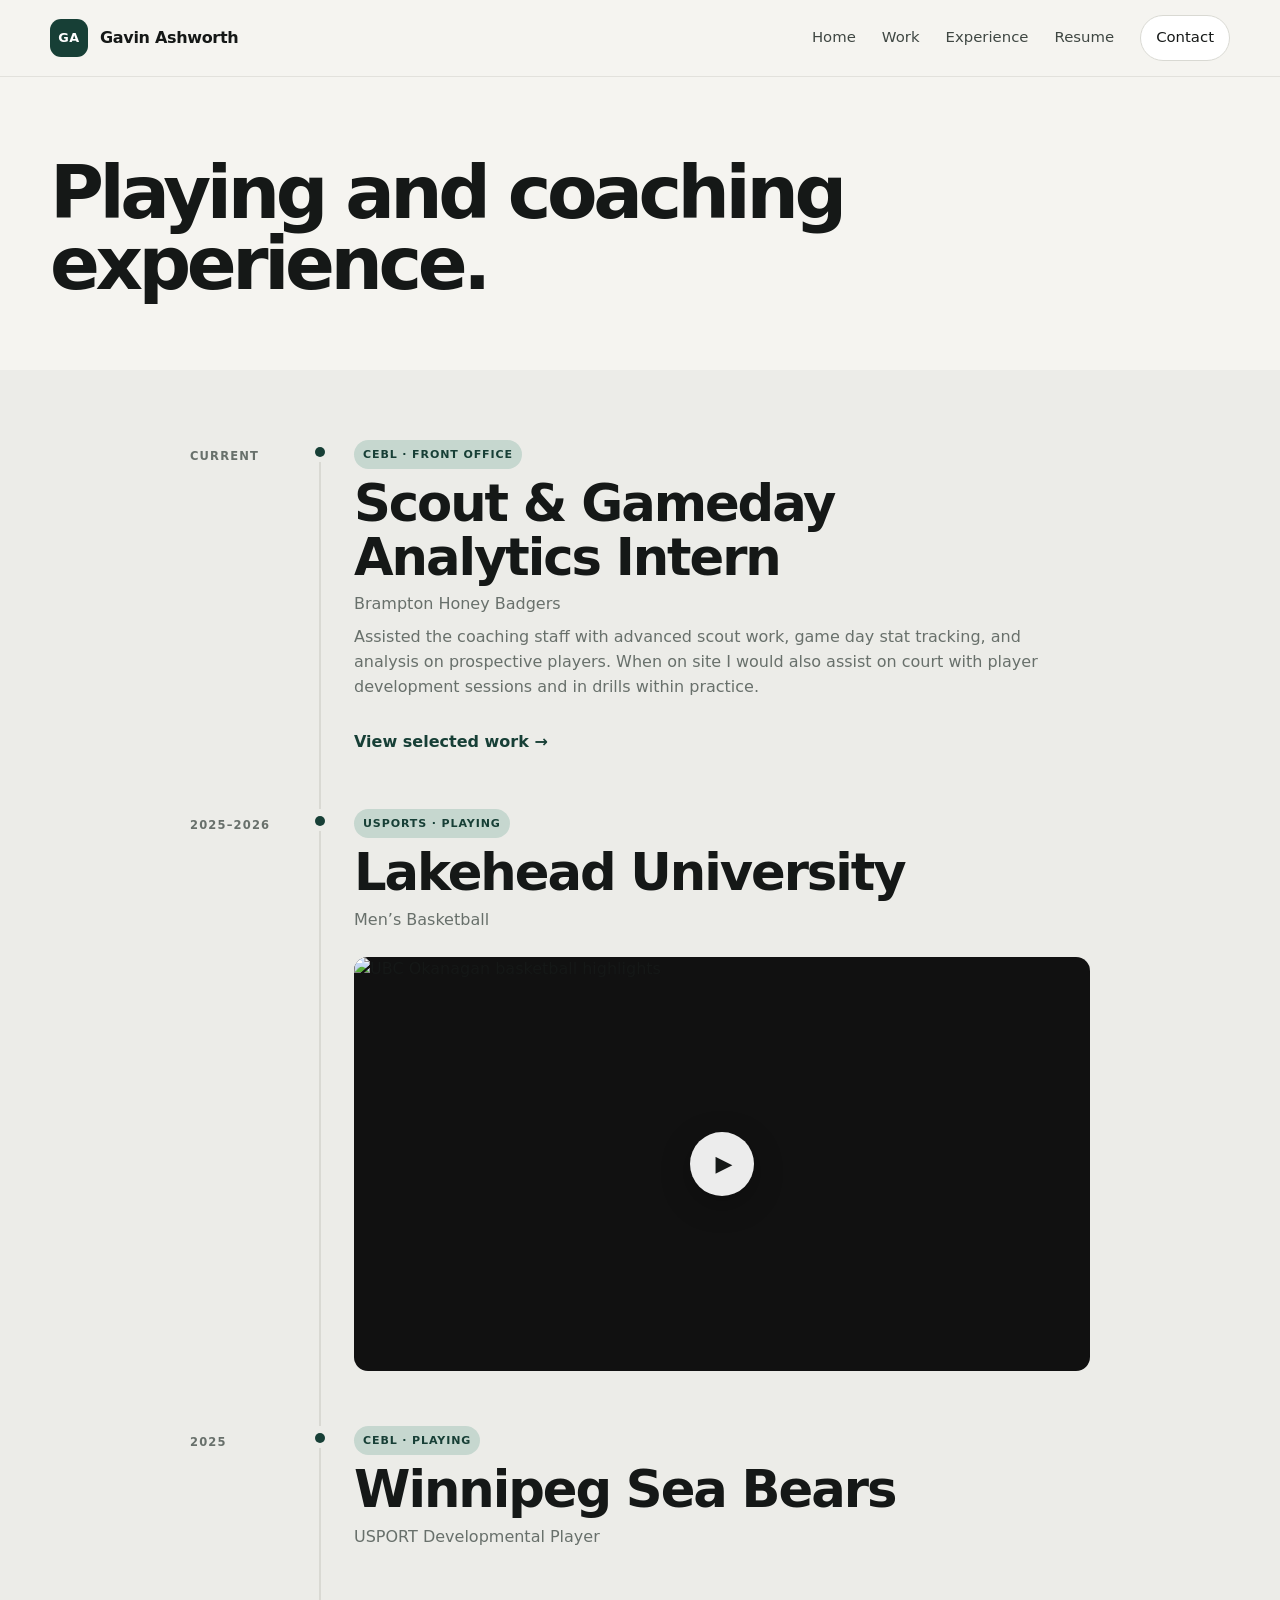
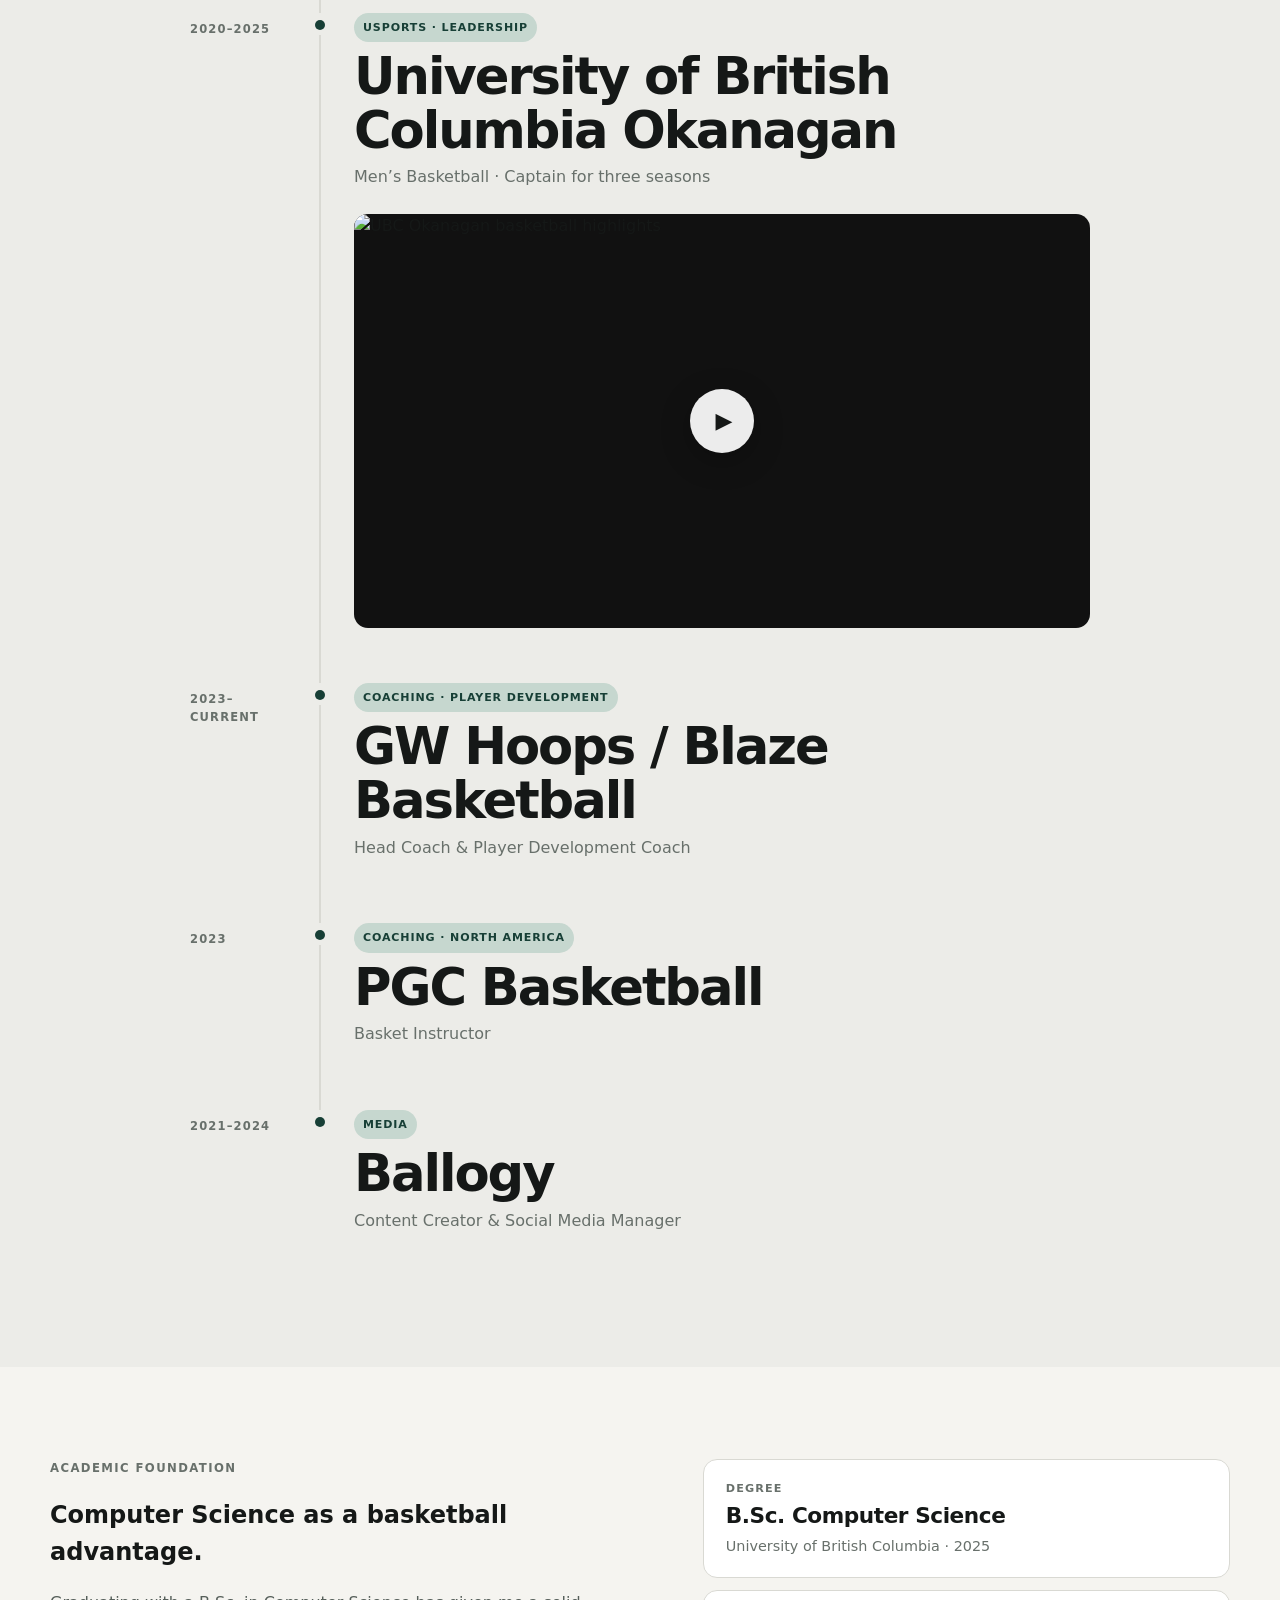
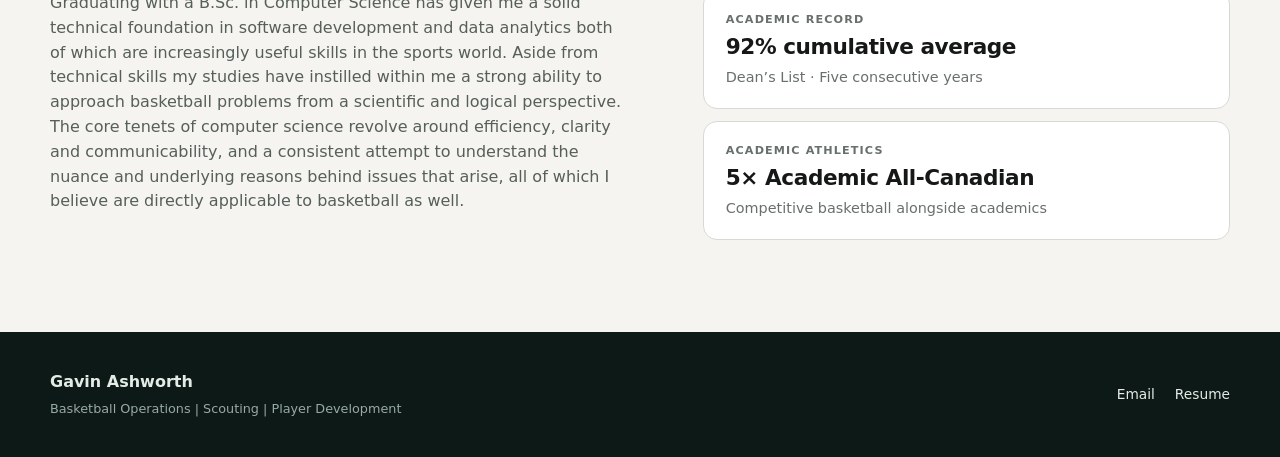
==== commit 2bfbf674: "Finished" ====
--- a/experience.html
+++ b/experience.html
@@ -29,8 +29,9 @@
         <div class="timeline-line"></div>
         <div class="timeline-body">
           <span class="tag">USPORTS · Playing</span>
-          <h2>Men’s Basketball</h2>
-          <p>Lakehead University</p>
+          <h2>Lakehead University</h2>
+          <p>Men’s Basketball</p>
+          
 
           <div class="timeline-video timeline-video-thumbnail">
             <a
@@ -66,9 +67,6 @@
           <h2>University of British Columbia Okanagan</h2>
           <p>Men’s Basketball · Captain for three seasons</p>
 
-          <p class="placeholder-copy">
-            [Write about your playing experience, leadership, and how competing at this level informs your basketball perspective.]
-          </p>
 
           <div class="timeline-video timeline-video-thumbnail">
             <a
@@ -93,9 +91,6 @@
           <span class="tag">Coaching · Player development</span>
           <h2>GW Hoops / Blaze Basketball</h2>
           <p>Head Coach &amp; Player Development Coach</p>
-          <p class="placeholder-copy">
-            [Write about your coaching responsibilities, player-development work, and what you value as a coach.]
-          </p>
         </div>
       </article>
 
@@ -105,10 +100,7 @@
         <div class="timeline-body">
           <span class="tag">Coaching · North America</span>
           <h2>PGC Basketball</h2>
-          <p>Basketball Instructor</p>
-          <p class="placeholder-copy">
-            [Write a concise description of the environments you coached in and the training you received.]
-          </p>
+          <p>Basket Instructor</p>
         </div>
       </article>
 
@@ -119,9 +111,6 @@
           <span class="tag">Media</span>
           <h2>Ballogy</h2>
           <p>Content Creator &amp; Social Media Manager</p>
-          <p class="placeholder-copy">
-            [Write about your content responsibilities and how you communicate basketball concepts.]
-          </p>
         </div>
       </article>
 
@@ -129,8 +118,7 @@
   </div>
 </section>
 
-<section class="section"><div class="container two-col"><div><p class="eyebrow">Academic foundation</p><h2>Computer Science as a basketball advantage.</h2><p class="placeholder-copy">[Write a short explanation of how the B.Sc. in Computer Science contributes to the way you approach basketball. Focus on transferable capabilities rather than trying to sell yourself as a software engineer.]</p></div><div class="stat-stack"><div class="stat-card"><span class="stat-label">Degree</span><strong>B.Sc. Computer Science</strong><span>University of British Columbia · 2025</span></div><div class="stat-card"><span class="stat-label">Academic record</span><strong>92% cumulative average</strong><span>Dean’s List · Five consecutive years</span></div><div class="stat-card"><span class="stat-label">Academic athletics</span><strong>5× Academic All-Canadian</strong><span>Competitive basketball alongside academics</span></div></div></div></section>
+<section class="section"><div class="container two-col"><div><p class="eyebrow">Academic foundation</p><h2>Computer Science as a basketball advantage.</h2><p class="placeholder-copy">Graduating with a B.Sc. in Computer Science has given me a solid technical foundation in software development and data analytics both of which are increasingly useful skills in the sports world. Aside from technical skills my studies have instilled within me a strong ability to approach basketball problems from a scientific and logical perspective. The core tenets of computer science revolve around efficiency, clarity and communicability, and a consistent attempt to understand the nuance and underlying reasons behind issues that arise, all of which I believe are directly applicable to basketball as well.  </p></div><div class="stat-stack"><div class="stat-card"><span class="stat-label">Degree</span><strong>B.Sc. Computer Science</strong><span>University of British Columbia · 2025</span></div><div class="stat-card"><span class="stat-label">Academic record</span><strong>92% cumulative average</strong><span>Dean’s List · Five consecutive years</span></div><div class="stat-card"><span class="stat-label">Academic athletics</span><strong>5× Academic All-Canadian</strong><span>Competitive basketball alongside academics</span></div></div></div></section>
 
-<section class="section section-dark"><div class="container two-col"><div><p class="eyebrow eyebrow-light">Outside the gym</p><h2>Keep this brief.</h2></div><div><p class="placeholder-copy placeholder-dark">[Optional: a few lines about interests, community involvement, or personal projects that reveal something useful about you.]</p></div></div></section>
 </main>
-<footer class="site-footer"><div class="container footer-wrap"><div><strong>Gavin Ashworth</strong><span>Basketball Operations | Scouting | Player Development</span></div><div class="footer-links"><a href="mailto:gavinashworth315@gmail.com">Email</a><a href="resume.html">Résumé</a><a href="https://www.linkedin.com/" target="_blank" rel="noreferrer">LinkedIn ↗</a></div></div></footer><script src="js/site.js"></script></body></html>
+<footer class="site-footer"><div class="container footer-wrap"><div><strong>Gavin Ashworth</strong><span>Basketball Operations | Scouting | Player Development</span></div><div class="footer-links"><a href="mailto:gavinashworth315@gmail.com">Email</a><a href="resume.html">Resume</a></div></div></footer><script src="js/site.js"></script></body></html>
--- a/css/styles.css
+++ b/css/styles.css
@@ -251,7 +251,7 @@
 
 .hero h1,
 .page-hero h1 {
-    font-size: clamp(3rem, 7vw, 6.25rem);
+    font-size: clamp(3rem, 7vw, 4.25rem);
     line-height: 0.97;
     letter-spacing: -0.06em;
     margin: 0;
@@ -512,6 +512,28 @@
   transition: transform 0.2s ease, background 0.2s ease;
 }
 
+/* Resume PDF Preview */
+.resume-preview {
+  width: 100%;
+  height: 720px;
+  overflow: hidden;
+  border-radius: var(--radius);
+  background: var(--surface-2);
+  border: 1px solid var(--line);
+}
+
+.resume-preview iframe {
+  width: 100%;
+  height: 100%;
+  border: 0;
+  display: block;
+}
+
+@media (max-width: 700px) {
+  .resume-preview {
+    height: 550px;
+  }
+}
 .timeline-video-thumbnail a:hover .video-play {
   transform: translate(-50%, -50%) scale(1.08);
   background: #fff;
@@ -665,7 +687,7 @@
 }
 
 .page-hero h1 {
-    font-size: clamp(3rem, 6vw, 5.6rem);
+    font-size: clamp(3rem, 6vw, 4.6rem);
     max-width: 950px;
 }
 
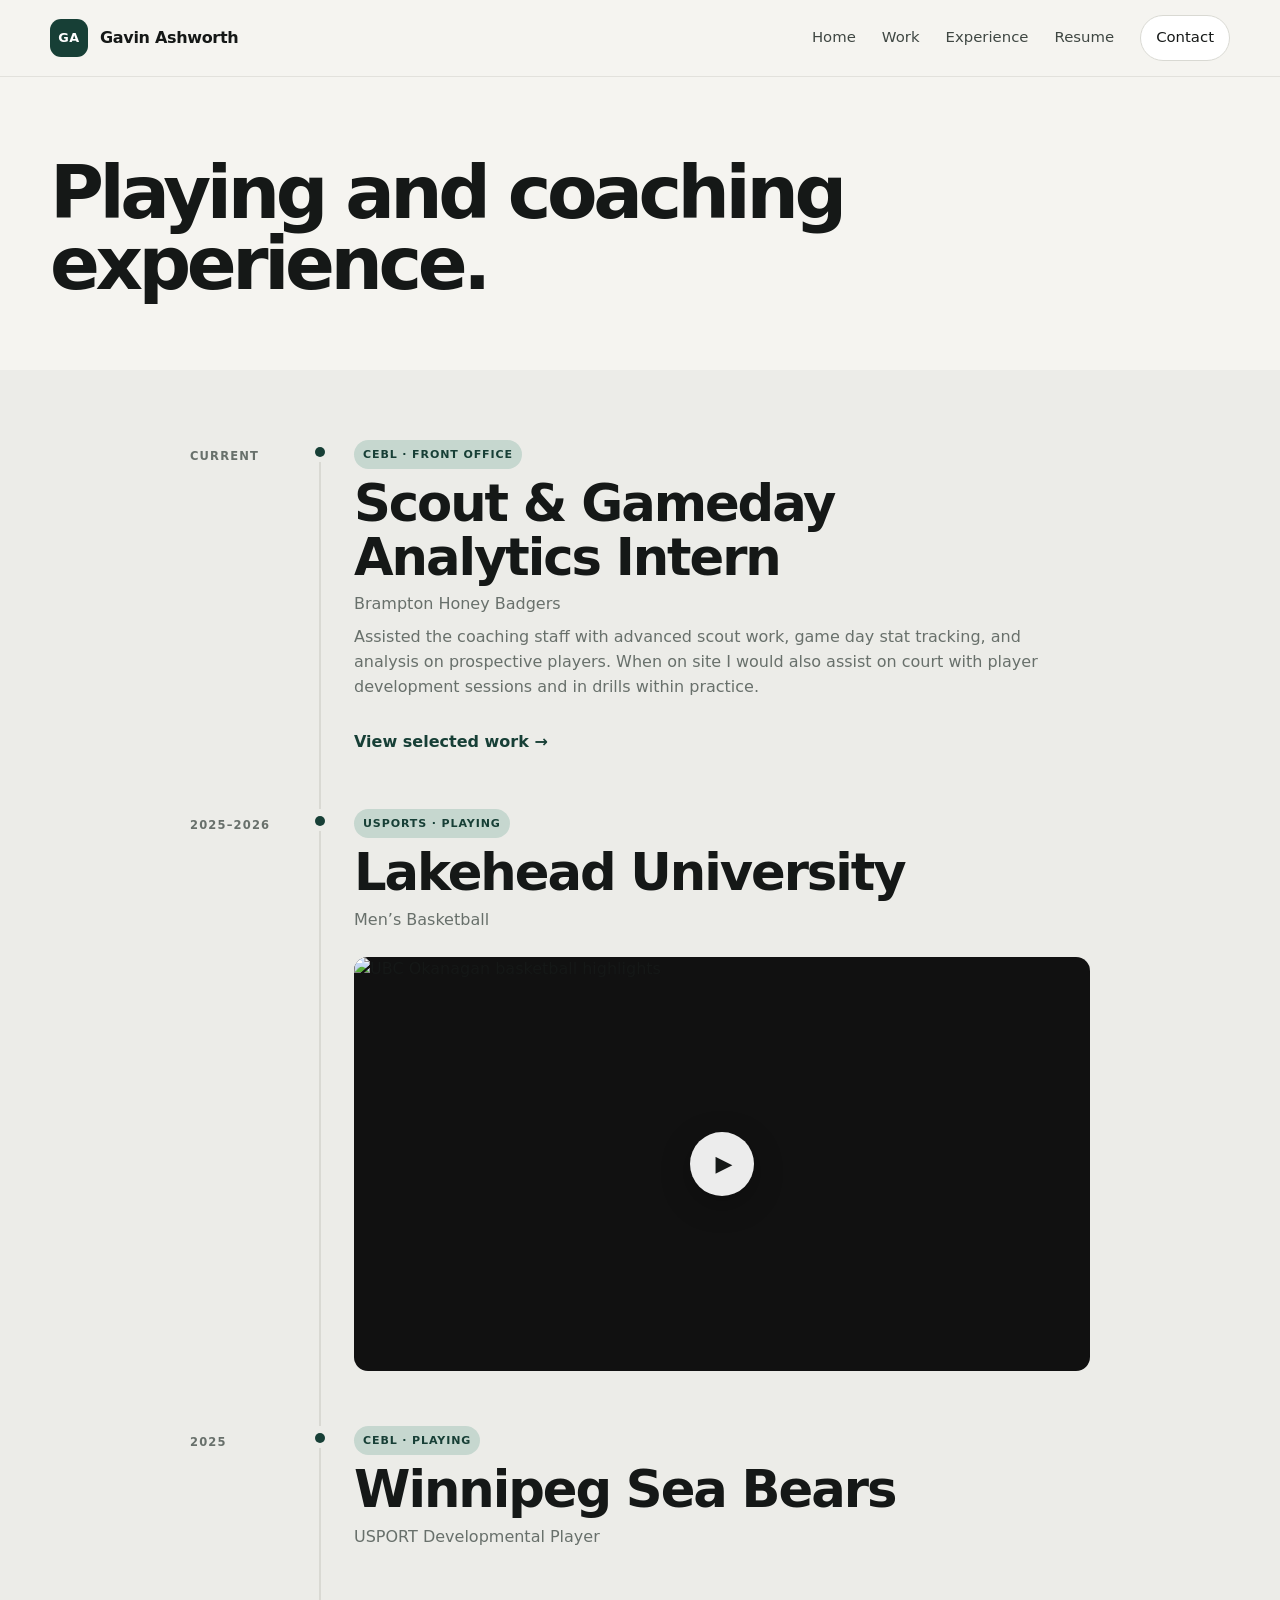
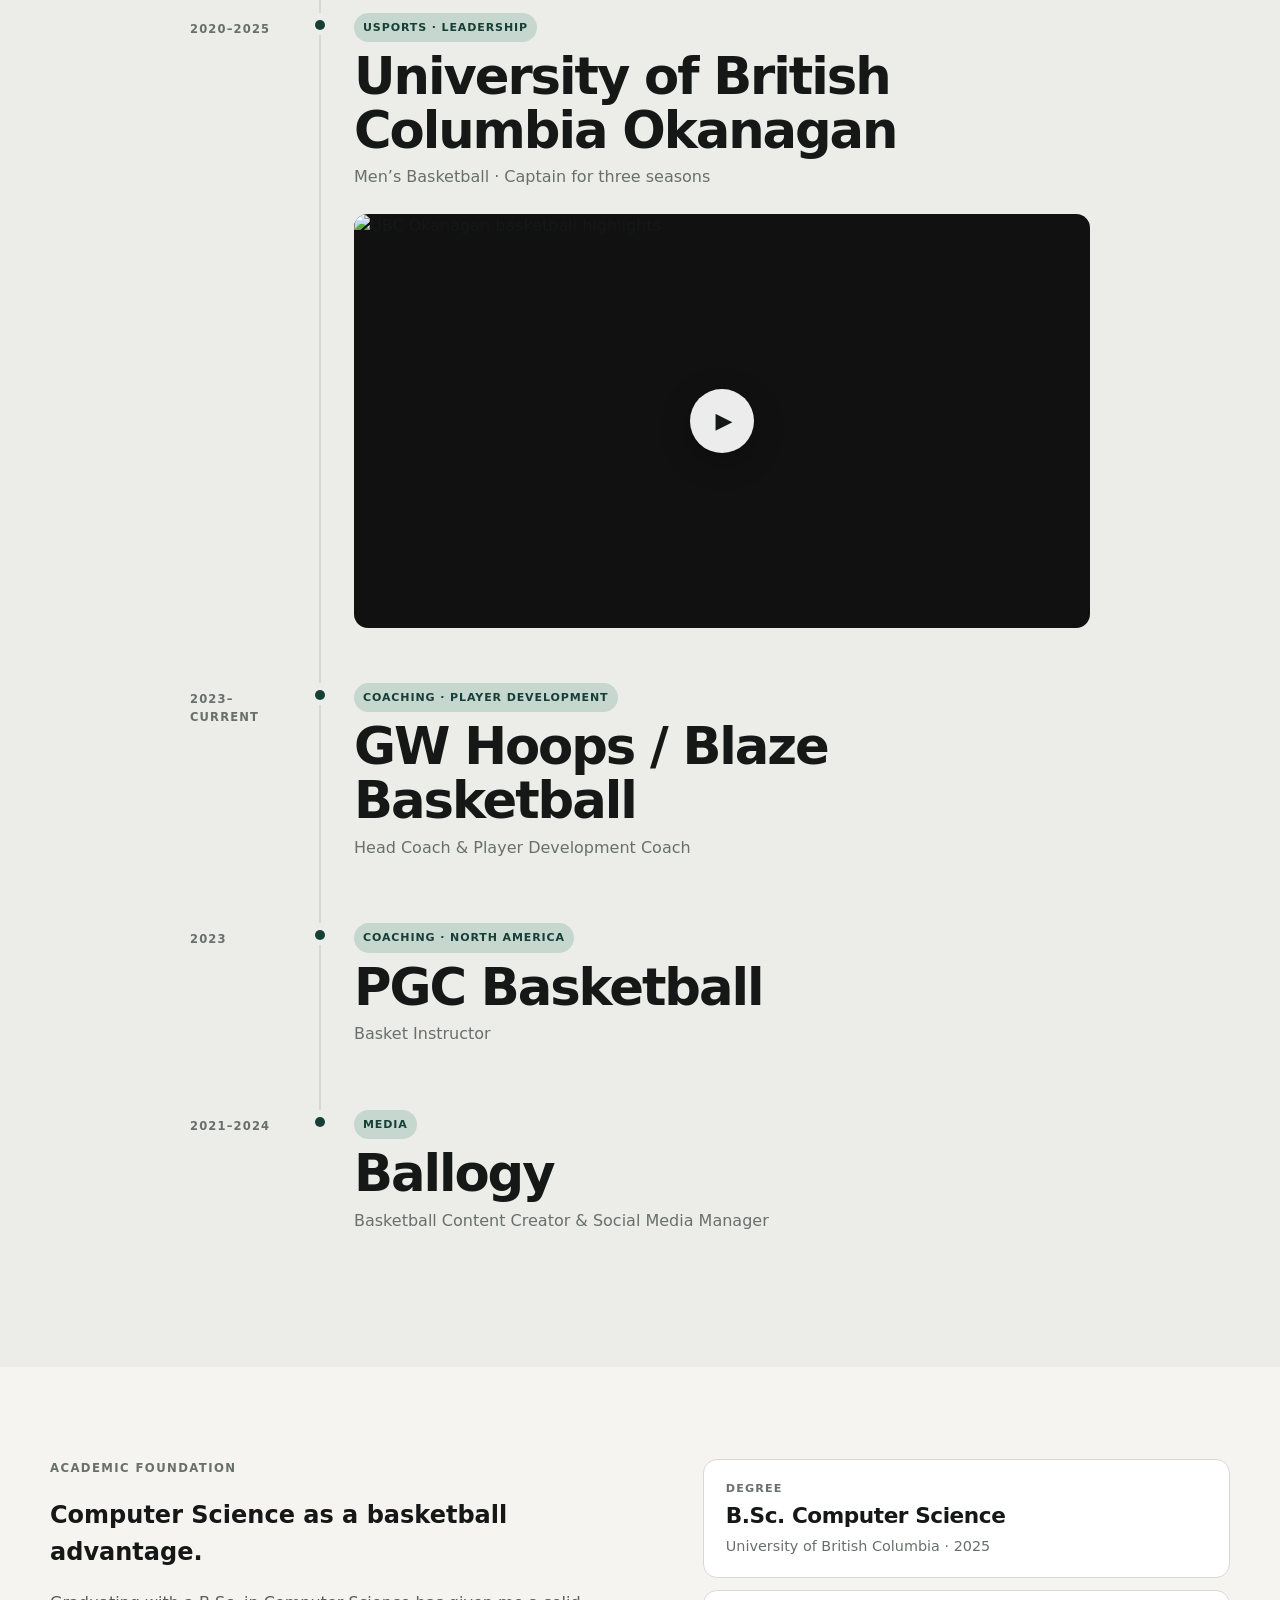
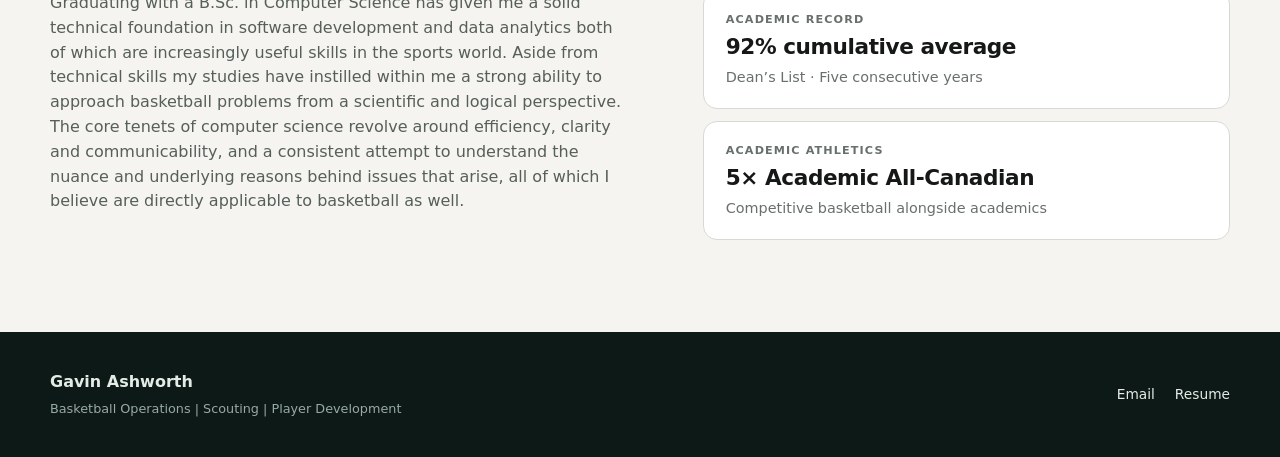
==== commit f32001ae: "Update experience.html" ====
--- a/experience.html
+++ b/experience.html
@@ -110,7 +110,7 @@
         <div class="timeline-body">
           <span class="tag">Media</span>
           <h2>Ballogy</h2>
-          <p>Content Creator &amp; Social Media Manager</p>
+          <p>Basketball Content Creator &amp; Social Media Manager</p>
         </div>
       </article>
 
